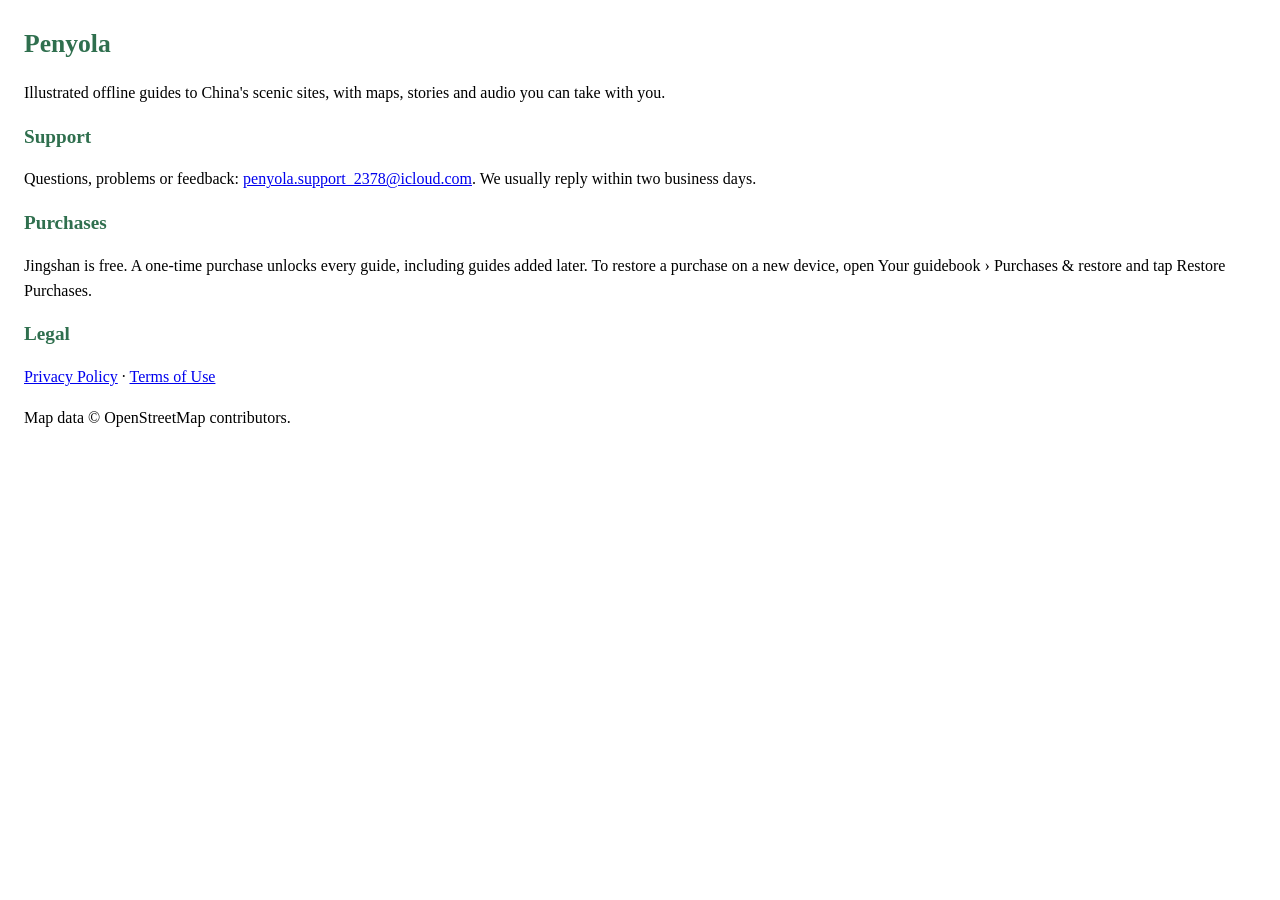
==== index.html @ a3dc1470 "Penyola support site: support, privacy policy and terms" ====
<!doctype html>
<html lang="en">
<head>
  <meta charset="utf-8">
  <meta name="viewport" content="width=device-width, initial-scale=1">
  <style>
    :root { color-scheme: light dark; font: -apple-system-body; }
    body { margin: 24px; line-height: 1.55; }
    h1, h2 { color: #2f6f4e; }
    /* The in-app viewer wraps the body in a sized font tag; keep the system text size. */
    font { font-size: 1rem; font-family: inherit; }
    h1 { font-size: 1.6rem; }
    h2 { font-size: 1.2rem; }
  </style>
</head>
<body>
  <h1>Penyola</h1>
  <p>Illustrated offline guides to China's scenic sites, with maps, stories and audio you can take with you.</p>
  <h2>Support</h2>
  <p>Questions, problems or feedback: <a href="mailto:penyola.support_2378@icloud.com">penyola.support_2378@icloud.com</a>. We usually reply within two business days.</p>
  <h2>Purchases</h2>
  <p>Jingshan is free. A one-time purchase unlocks every guide, including guides added later. To restore a purchase on a new device, open Your guidebook &rsaquo; Purchases &amp; restore and tap Restore Purchases.</p>
  <h2>Legal</h2>
  <p><a href="privacy.html">Privacy Policy</a> &middot; <a href="terms.html">Terms of Use</a></p>
  <p>Map data &copy; OpenStreetMap contributors.</p>
</body>
</html>
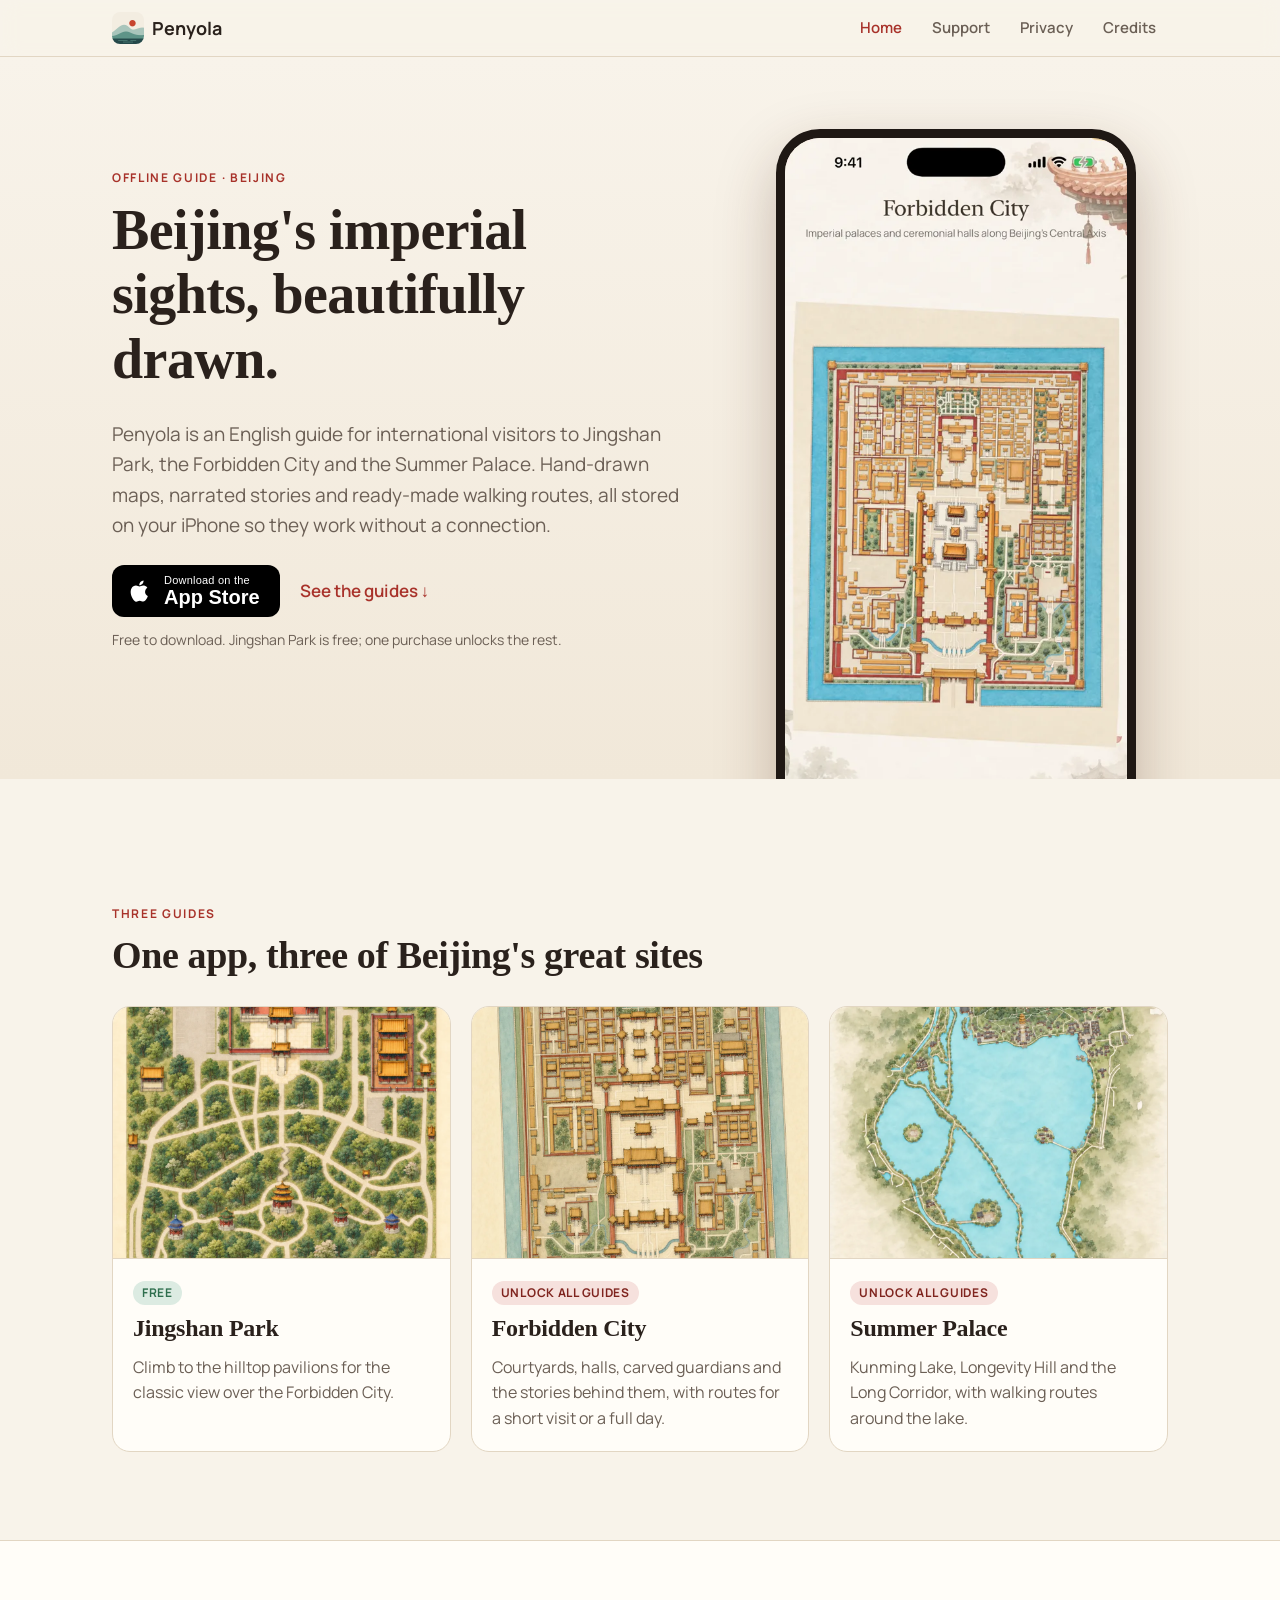
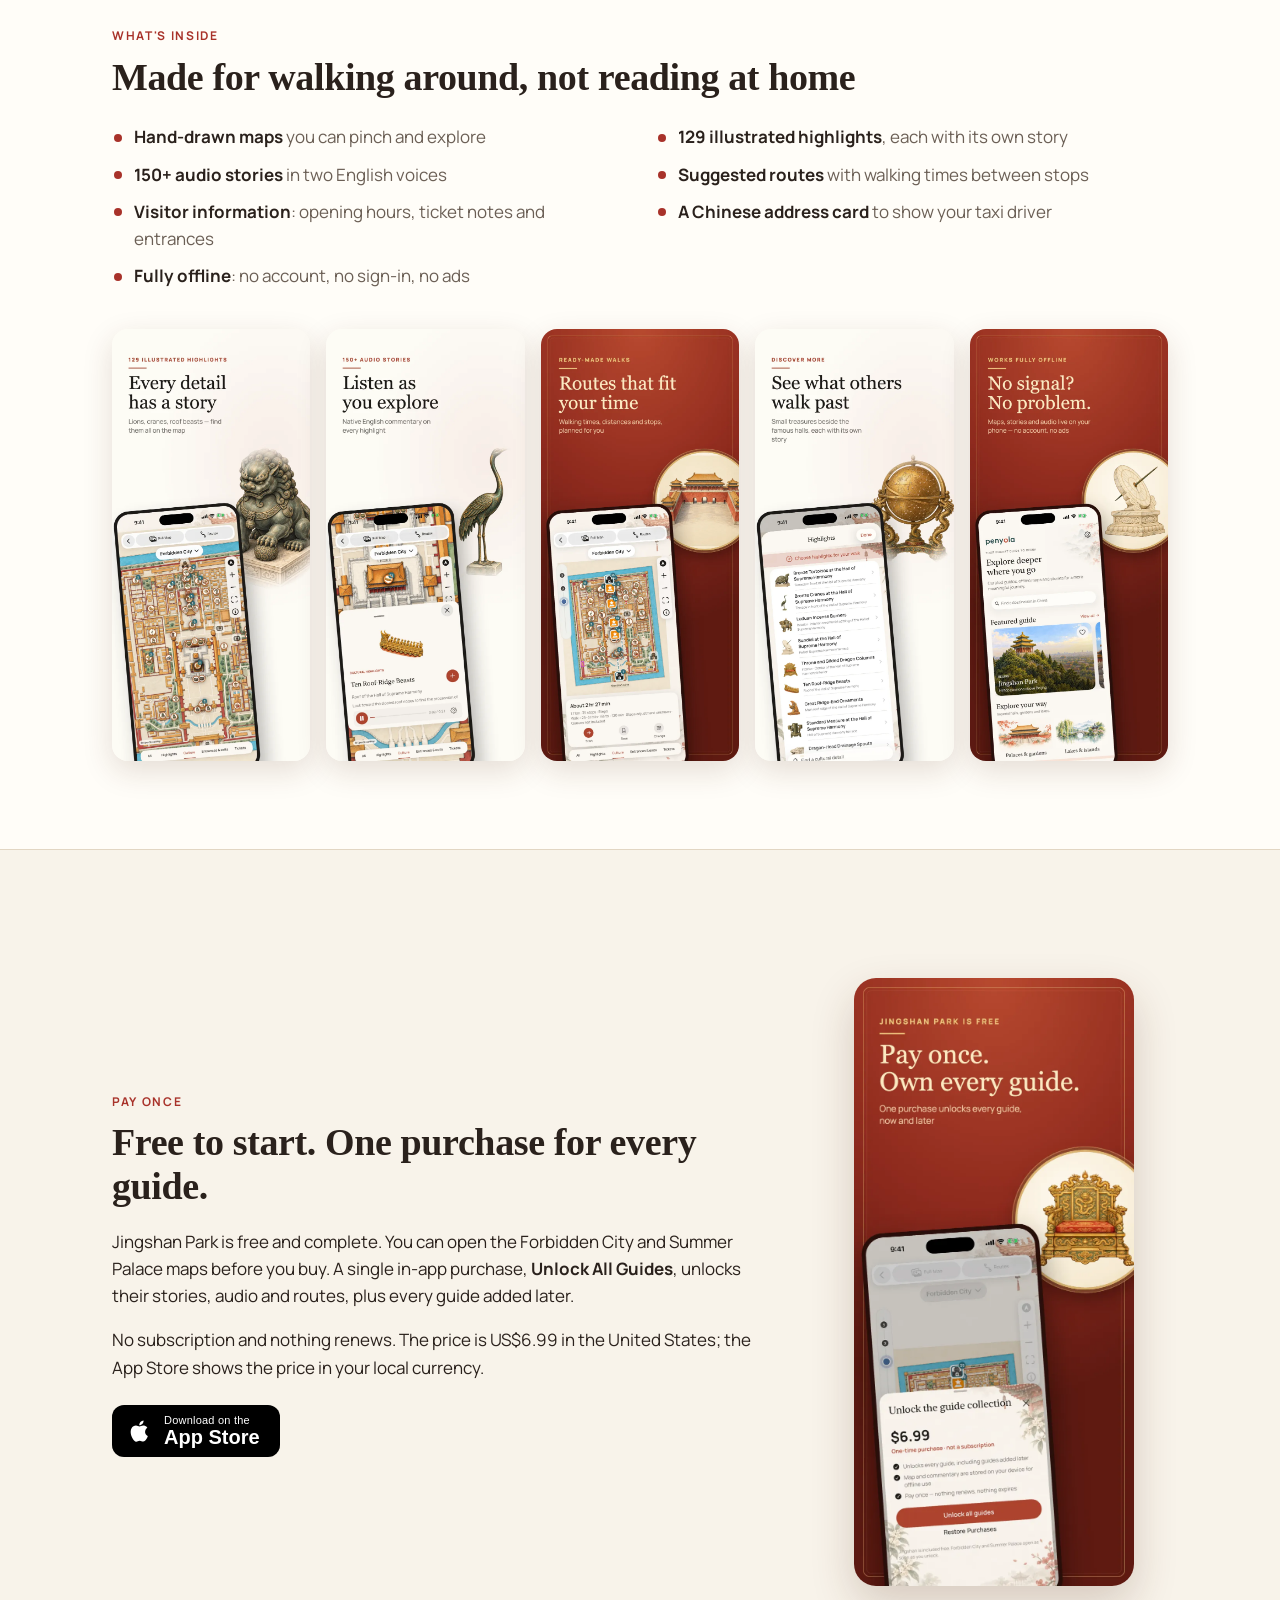
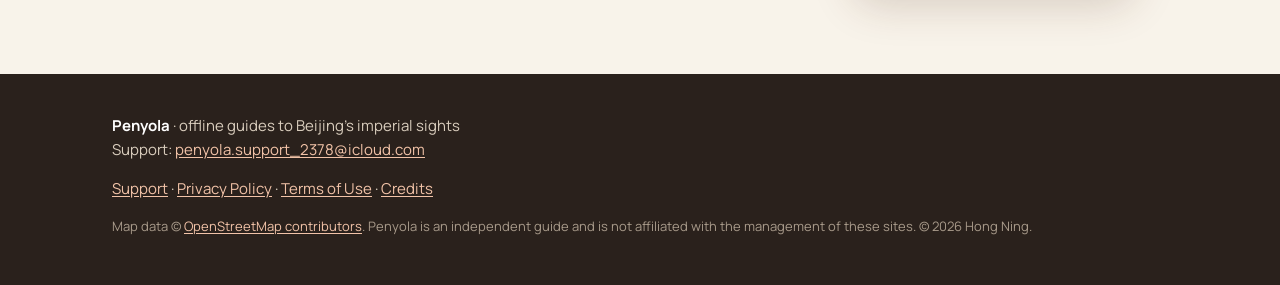
==== commit 1ad2382a: "Full Penyola website: home, support FAQ, privacy, terms and credits Same URLs as before, so the App " ====
--- a/index.html
+++ b/index.html
@@ -1,27 +1,121 @@
 <!doctype html>
 <html lang="en">
 <head>
-  <meta charset="utf-8">
-  <meta name="viewport" content="width=device-width, initial-scale=1">
-  <style>
-    :root { color-scheme: light dark; font: -apple-system-body; }
-    body { margin: 24px; line-height: 1.55; }
-    h1, h2 { color: #2f6f4e; }
-    /* The in-app viewer wraps the body in a sized font tag; keep the system text size. */
-    font { font-size: 1rem; font-family: inherit; }
-    h1 { font-size: 1.6rem; }
-    h2 { font-size: 1.2rem; }
-  </style>
+<meta charset="utf-8">
+<meta name="viewport" content="width=device-width, initial-scale=1">
+<title>Penyola – Offline guide to Beijing's imperial sights</title>
+<meta name="description" content="Hand-drawn maps, audio stories and walking routes for Jingshan Park, the Forbidden City and the Summer Palace. Works offline. Jingshan Park is free.">
+<link rel="canonical" href="https://ericning2023.github.io/penyola/">
+<meta property="og:type" content="website">
+<meta property="og:title" content="Penyola – Offline guide to Beijing's imperial sights">
+<meta property="og:description" content="Hand-drawn maps, audio stories and walking routes for Jingshan Park, the Forbidden City and the Summer Palace. Works offline. Jingshan Park is free.">
+<meta property="og:url" content="https://ericning2023.github.io/penyola/">
+<meta property="og:image" content="https://ericning2023.github.io/penyola/assets/img/og.jpg">
+<meta name="twitter:card" content="summary_large_image">
+<meta name="theme-color" content="#f8f3ea">
+<link rel="icon" type="image/png" href="favicon.png">
+<link rel="apple-touch-icon" href="apple-touch-icon.png">
+<link rel="stylesheet" href="assets/site.css">
 </head>
-<body>
-  <h1>Penyola</h1>
-  <p>Illustrated offline guides to China's scenic sites, with maps, stories and audio you can take with you.</p>
-  <h2>Support</h2>
-  <p>Questions, problems or feedback: <a href="mailto:penyola.support_2378@icloud.com">penyola.support_2378@icloud.com</a>. We usually reply within two business days.</p>
-  <h2>Purchases</h2>
-  <p>Jingshan is free. A one-time purchase unlocks every guide, including guides added later. To restore a purchase on a new device, open Your guidebook &rsaquo; Purchases &amp; restore and tap Restore Purchases.</p>
-  <h2>Legal</h2>
-  <p><a href="privacy.html">Privacy Policy</a> &middot; <a href="terms.html">Terms of Use</a></p>
-  <p>Map data &copy; OpenStreetMap contributors.</p>
+<body class="home">
+<header class="top">
+  <div class="wrap top-inner">
+    <a class="brand" href="index.html"><img src="assets/img/icon-256.png" alt="" width="32" height="32">Penyola</a>
+    <nav aria-label="Main"><a href="index.html" aria-current="page">Home</a><a href="support.html">Support</a><a href="privacy.html">Privacy</a><a href="credits.html">Credits</a></nav>
+  </div>
+</header>
+<main>
+
+<section class="hero">
+  <div class="wrap hero-inner">
+    <div class="hero-text">
+      <p class="eyebrow">Offline guide · Beijing</p>
+      <h1>Beijing's imperial sights, beautifully drawn.</h1>
+      <p class="lede">Penyola is an English guide for international visitors to Jingshan Park, the Forbidden City and the Summer Palace. Hand-drawn maps, narrated stories and ready-made walking routes, all stored on your iPhone so they work without a connection.</p>
+      <div class="cta"><a class="store" href="https://apps.apple.com/app/id6821783513"><svg viewBox="0 0 24 24" aria-hidden="true"><path d="M16.37 12.6c-.02-2.3 1.88-3.4 1.96-3.46-1.07-1.56-2.73-1.77-3.32-1.8-1.41-.14-2.76.83-3.48.83-.72 0-1.82-.81-3-.79-1.54.02-2.96.9-3.76 2.27-1.6 2.78-.41 6.9 1.15 9.16.76 1.1 1.67 2.34 2.86 2.3 1.15-.05 1.58-.74 2.97-.74 1.38 0 1.77.74 2.98.72 1.23-.02 2.01-1.12 2.76-2.23.87-1.28 1.23-2.52 1.25-2.58-.03-.01-2.4-.92-2.42-3.66zM14.1 5.84c.63-.77 1.06-1.83.94-2.89-.91.04-2.01.61-2.66 1.37-.58.67-1.1 1.76-.96 2.8 1.01.08 2.05-.52 2.68-1.28z"/></svg><span><small>Download on the</small>App Store</span></a><a class="text-link" href="#guides">See the guides ↓</a></div>
+      <p class="note">Free to download. Jingshan Park is free; one purchase unlocks the rest.</p>
+    </div>
+    <div class="hero-phone"><img src="assets/img/hero.webp" alt="Penyola showing the hand-drawn Forbidden City map" width="530" height="1118"></div>
+  </div>
+</section>
+
+<section class="band" id="guides">
+  <div class="wrap">
+    <p class="eyebrow">Three guides</p>
+    <h2>One app, three of Beijing's great sites</h2>
+    <div class="guides">
+    <article class="guide">
+      <img src="assets/img/map-jingshan.webp" alt="Hand-drawn map of Jingshan Park" loading="lazy" width="1000" height="1202">
+      <div class="guide-text">
+        <p class="tag free">Free</p>
+        <h3>Jingshan Park</h3>
+        <p>Climb to the hilltop pavilions for the classic view over the Forbidden City.</p>
+      </div>
+    </article>
+    <article class="guide">
+      <img src="assets/img/map-forbiddencity.webp" alt="Hand-drawn map of Forbidden City" loading="lazy" width="1000" height="1250">
+      <div class="guide-text">
+        <p class="tag">Unlock All Guides</p>
+        <h3>Forbidden City</h3>
+        <p>Courtyards, halls, carved guardians and the stories behind them, with routes for a short visit or a full day.</p>
+      </div>
+    </article>
+    <article class="guide">
+      <img src="assets/img/map-summerpalace.webp" alt="Hand-drawn map of Summer Palace" loading="lazy" width="1000" height="1168">
+      <div class="guide-text">
+        <p class="tag">Unlock All Guides</p>
+        <h3>Summer Palace</h3>
+        <p>Kunming Lake, Longevity Hill and the Long Corridor, with walking routes around the lake.</p>
+      </div>
+    </article>
+    </div>
+  </div>
+</section>
+
+<section class="band alt">
+  <div class="wrap">
+    <p class="eyebrow">What's inside</p>
+    <h2>Made for walking around, not reading at home</h2>
+    <ul class="features">
+      <li><strong>Hand-drawn maps</strong> you can pinch and explore</li>
+      <li><strong>129 illustrated highlights</strong>, each with its own story</li>
+      <li><strong>150+ audio stories</strong> in two English voices</li>
+      <li><strong>Suggested routes</strong> with walking times between stops</li>
+      <li><strong>Visitor information</strong>: opening hours, ticket notes and entrances</li>
+      <li><strong>A Chinese address card</strong> to show your taxi driver</li>
+      <li><strong>Fully offline</strong>: no account, no sign-in, no ads</li>
+    </ul>
+    <div class="shots" tabindex="0" aria-label="App screenshots">
+      <figure><img src="assets/img/shot-02.webp" alt="Every detail has a story. Lions, cranes and roof beasts, each with its own page on the map." loading="lazy" width="720" height="1564"></figure>
+      <figure><img src="assets/img/shot-03.webp" alt="Listen as you explore. Narrated audio stories in English for every highlight." loading="lazy" width="720" height="1564"></figure>
+      <figure><img src="assets/img/shot-04.webp" alt="Routes that fit your time. Walking times, distances and stops, planned for you." loading="lazy" width="720" height="1564"></figure>
+      <figure><img src="assets/img/shot-05.webp" alt="See what others walk past. Small treasures beside the famous halls." loading="lazy" width="720" height="1564"></figure>
+      <figure><img src="assets/img/shot-06.webp" alt="No signal? No problem.. Maps, stories and audio live on your phone." loading="lazy" width="720" height="1564"></figure>
+    </div>
+  </div>
+</section>
+
+<section class="band">
+  <div class="wrap price">
+    <div>
+      <p class="eyebrow">Pay once</p>
+      <h2>Free to start. One purchase for every guide.</h2>
+      <p>Jingshan Park is free and complete. You can open the Forbidden City and Summer Palace maps before you buy. A single in-app purchase, <strong>Unlock All Guides</strong>, unlocks their stories, audio and routes, plus every guide added later.</p>
+      <p>No subscription and nothing renews. The price is US$6.99 in the United States; the App Store shows the price in your local currency.</p>
+      <div class="cta"><a class="store" href="https://apps.apple.com/app/id6821783513"><svg viewBox="0 0 24 24" aria-hidden="true"><path d="M16.37 12.6c-.02-2.3 1.88-3.4 1.96-3.46-1.07-1.56-2.73-1.77-3.32-1.8-1.41-.14-2.76.83-3.48.83-.72 0-1.82-.81-3-.79-1.54.02-2.96.9-3.76 2.27-1.6 2.78-.41 6.9 1.15 9.16.76 1.1 1.67 2.34 2.86 2.3 1.15-.05 1.58-.74 2.97-.74 1.38 0 1.77.74 2.98.72 1.23-.02 2.01-1.12 2.76-2.23.87-1.28 1.23-2.52 1.25-2.58-.03-.01-2.4-.92-2.42-3.66zM14.1 5.84c.63-.77 1.06-1.83.94-2.89-.91.04-2.01.61-2.66 1.37-.58.67-1.1 1.76-.96 2.8 1.01.08 2.05-.52 2.68-1.28z"/></svg><span><small>Download on the</small>App Store</span></a></div>
+    </div>
+    <img class="price-shot" src="assets/img/shot-07.webp" alt="The Unlock All Guides purchase screen" loading="lazy" width="720" height="1564">
+  </div>
+</section>
+
+</main>
+<footer class="foot">
+  <div class="wrap foot-inner">
+    <p><strong>Penyola</strong> · offline guides to Beijing's imperial sights<br>
+    Support: <a href="mailto:penyola.support_2378@icloud.com">penyola.support_2378@icloud.com</a></p>
+    <p><a href="support.html">Support</a> · <a href="privacy.html">Privacy Policy</a> · <a href="terms.html">Terms of Use</a> · <a href="credits.html">Credits</a></p>
+    <p class="fine">Map data © <a href="https://www.openstreetmap.org/copyright">OpenStreetMap contributors</a>. Penyola is an independent guide and is not affiliated with the management of these sites. © 2026 Hong Ning.</p>
+  </div>
+</footer>
 </body>
 </html>
--- a/assets/site.css
+++ b/assets/site.css
@@ -0,0 +1,127 @@
+@font-face { font-family: Manrope; font-weight: 400; font-display: swap; src: url(fonts/Manrope-Regular.woff) format("woff"); }
+@font-face { font-family: Manrope; font-weight: 600; font-display: swap; src: url(fonts/Manrope-SemiBold.woff) format("woff"); }
+@font-face { font-family: Manrope; font-weight: 700; font-display: swap; src: url(fonts/Manrope-Bold.woff) format("woff"); }
+
+:root {
+  --paper: #f8f3ea;
+  --paper-2: #f1e8d9;
+  --card: #fffdf8;
+  --ink: #2a211c;
+  --muted: #6b5f55;
+  --red: #a8322a;
+  --red-deep: #7f241e;
+  --green: #2f6f4e;
+  --line: #e2d6c3;
+  --serif: "Iowan Old Style", "Palatino Linotype", Palatino, Georgia, serif;
+  --sans: Manrope, -apple-system, BlinkMacSystemFont, "Segoe UI", sans-serif;
+  color-scheme: light;
+}
+
+* { box-sizing: border-box; }
+html { -webkit-text-size-adjust: 100%; scroll-behavior: smooth; }
+body { margin: 0; background: var(--paper); color: var(--ink); font: 400 17px/1.6 var(--sans); }
+img { max-width: 100%; height: auto; display: block; }
+a { color: var(--red); text-underline-offset: 2px; }
+a:hover { color: var(--red-deep); }
+.wrap { width: 100%; max-width: 1120px; margin: 0 auto; padding: 0 16px; }
+@media (min-width: 720px) { .wrap { padding: 0 32px; } }
+
+/* Header */
+.top { position: sticky; top: 0; z-index: 10; background: rgba(248, 243, 234, .92); backdrop-filter: saturate(1.4) blur(10px); -webkit-backdrop-filter: saturate(1.4) blur(10px); border-bottom: 1px solid var(--line); }
+.top-inner { display: flex; align-items: center; justify-content: space-between; gap: 12px; min-height: 56px; }
+.brand { display: flex; align-items: center; gap: 8px; font: 700 18px/1 var(--sans); color: var(--ink); text-decoration: none; }
+.brand img { width: 32px; height: 32px; border-radius: 8px; }
+.top nav { display: flex; gap: 2px; }
+.top nav a { padding: 8px 8px; border-radius: 8px; font-size: 14px; font-weight: 600; color: var(--muted); text-decoration: none; }
+.top nav a:hover { color: var(--ink); background: var(--paper-2); }
+.top nav a[aria-current="page"] { color: var(--red); }
+@media (min-width: 720px) { .top nav { gap: 6px; } .top nav a { padding: 8px 12px; font-size: 15px; } }
+@media (max-width: 459px) { .brand { font-size: 0; gap: 0; } .top nav a { padding: 8px 7px; } }
+
+/* Type */
+h1, h2, h3 { font-family: var(--serif); font-weight: 600; line-height: 1.15; letter-spacing: -.01em; margin: 0 0 .5em; }
+h1 { font-size: clamp(34px, 7vw, 56px); }
+h2 { font-size: clamp(26px, 4.5vw, 38px); }
+h3 { font-size: 24px; }
+p { margin: 0 0 1em; }
+.eyebrow { font: 700 12px/1.2 var(--sans); letter-spacing: .14em; text-transform: uppercase; color: var(--red); margin: 0 0 12px; }
+.lede { font-size: 19px; color: var(--muted); }
+.note { font-size: 14px; color: var(--muted); }
+
+/* Buttons */
+.cta { display: flex; flex-wrap: wrap; align-items: center; gap: 12px 20px; margin: 24px 0 12px; }
+.store { display: inline-flex; align-items: center; gap: 10px; padding: 9px 20px 9px 14px; border-radius: 12px; background: #000; color: #fff; text-decoration: none; }
+.store:hover { color: #fff; background: #222; }
+.store svg { width: 28px; height: 28px; fill: currentColor; }
+.store span { display: flex; flex-direction: column; font: 600 20px/1.1 -apple-system, BlinkMacSystemFont, "Segoe UI", sans-serif; }
+.store small { font-size: 11px; font-weight: 400; letter-spacing: .02em; }
+.text-link { font-weight: 600; text-decoration: none; }
+
+/* Hero */
+.hero { background: linear-gradient(180deg, var(--paper) 0%, var(--paper-2) 100%); padding: 40px 0 0; overflow: hidden; }
+.hero-inner { display: grid; gap: 32px; }
+.hero-phone { justify-self: center; width: min(74vw, 300px); margin-bottom: -96px; }
+.hero-phone img { border: 9px solid #1f1814; border-bottom: 0; border-radius: 44px 44px 0 0; box-shadow: 0 24px 60px rgba(80, 40, 20, .28); }
+@media (min-width: 880px) {
+  .hero { padding: 72px 0 0; }
+  .hero-inner { grid-template-columns: 1.15fr .85fr; align-items: center; gap: 56px; }
+  .hero-text { padding-bottom: 72px; }
+  .hero-phone { width: 360px; margin-bottom: -80px; }
+}
+
+/* Bands */
+.band { padding: 96px 0 64px; }
+.band.alt { background: var(--card); border-top: 1px solid var(--line); border-bottom: 1px solid var(--line); padding-top: 64px; }
+@media (min-width: 880px) { .band { padding: 128px 0 88px; } .band.alt { padding-top: 88px; } }
+
+/* Guides */
+.guides { display: grid; gap: 20px; margin-top: 28px; }
+@media (min-width: 720px) { .guides { grid-template-columns: repeat(3, 1fr); } }
+.guide { background: var(--card); border: 1px solid var(--line); border-radius: 18px; overflow: hidden; display: flex; flex-direction: column; }
+.guide img { aspect-ratio: 4 / 3; object-fit: cover; width: 100%; border-bottom: 1px solid var(--line); }
+.guide-text { padding: 18px 20px 20px; }
+.guide-text p:last-child { margin: 0; color: var(--muted); font-size: 16px; }
+.tag { display: inline-block; font: 700 12px/1 var(--sans); letter-spacing: .06em; text-transform: uppercase; padding: 6px 9px; border-radius: 999px; background: #f6e1dd; color: var(--red-deep); margin-bottom: 10px; }
+.tag.free { background: #dcebe2; color: var(--green); }
+
+/* Features + screenshots */
+.features { list-style: none; padding: 0; margin: 24px 0 36px; display: grid; gap: 10px 32px; }
+@media (min-width: 720px) { .features { grid-template-columns: 1fr 1fr; } }
+.features li { padding-left: 22px; position: relative; color: var(--muted); }
+.features li::before { content: ""; position: absolute; left: 2px; top: .62em; width: 8px; height: 8px; border-radius: 50%; background: var(--red); }
+.features strong { color: var(--ink); }
+.shots { display: grid; grid-auto-flow: column; grid-auto-columns: min(62vw, 240px); gap: 16px; overflow-x: auto; scroll-snap-type: x mandatory; padding: 4px 16px 16px; margin: 0 -16px; overscroll-behavior-x: contain; }
+@media (min-width: 720px) { .shots { margin: 0 -32px; padding: 4px 32px 16px; } }
+@media (min-width: 1184px) { .shots { grid-auto-flow: row; grid-template-columns: repeat(5, 1fr); margin: 0; padding: 4px 0 0; overflow: visible; } }
+.shots figure { margin: 0; scroll-snap-align: start; }
+.shots img { border-radius: 16px; box-shadow: 0 10px 30px rgba(80, 40, 20, .15); }
+.shots figcaption { font-size: 14px; color: var(--muted); margin-top: 12px; line-height: 1.45; }
+.shots figcaption strong { display: block; color: var(--ink); font-size: 15px; }
+
+/* Price */
+.price { display: grid; gap: 32px; align-items: center; }
+.price-shot { width: min(70vw, 280px); justify-self: center; border-radius: 22px; box-shadow: 0 18px 44px rgba(80, 40, 20, .2); }
+@media (min-width: 880px) { .price { grid-template-columns: 1.3fr .7fr; gap: 64px; } }
+
+/* Documents: support, privacy, terms, credits */
+.doc { max-width: 760px; padding-top: 40px; padding-bottom: 64px; overflow-wrap: anywhere; }
+.doc h1 { font-size: clamp(32px, 6vw, 44px); }
+.doc h2 { font-size: 24px; margin-top: 1.6em; }
+.doc ul { padding-left: 1.2em; }
+.doc li { margin-bottom: .5em; }
+.doc hr { border: 0; border-top: 1px solid var(--line); margin: 48px 0; }
+.doc pre { font-size: 13px; background: var(--card); border: 1px solid var(--line); border-radius: 10px; padding: 14px; overflow-x: auto; }
+.doc details { background: var(--card); border: 1px solid var(--line); border-radius: 14px; margin: 0 0 12px; }
+.doc details > summary { cursor: pointer; padding: 16px 44px 16px 18px; font-weight: 600; list-style: none; position: relative; }
+.doc details > summary::-webkit-details-marker { display: none; }
+.doc details > summary::after { content: "+"; position: absolute; right: 18px; top: 50%; transform: translateY(-50%); font-size: 22px; color: var(--red); }
+.doc details[open] > summary::after { content: "–"; }
+.doc details > p { padding: 0 18px 4px; color: var(--muted); }
+.doc details > pre { margin: 0 14px 14px; }
+.legal details > summary { padding-right: 44px; }
+
+/* Footer */
+.foot { background: #2a211c; color: #d9cdbd; padding: 40px 0 48px; font-size: 15px; }
+.foot a { color: #f2c3a8; }
+.foot strong { color: #fff; }
+.foot .fine { font-size: 13px; color: #a89a8a; margin: 0; }
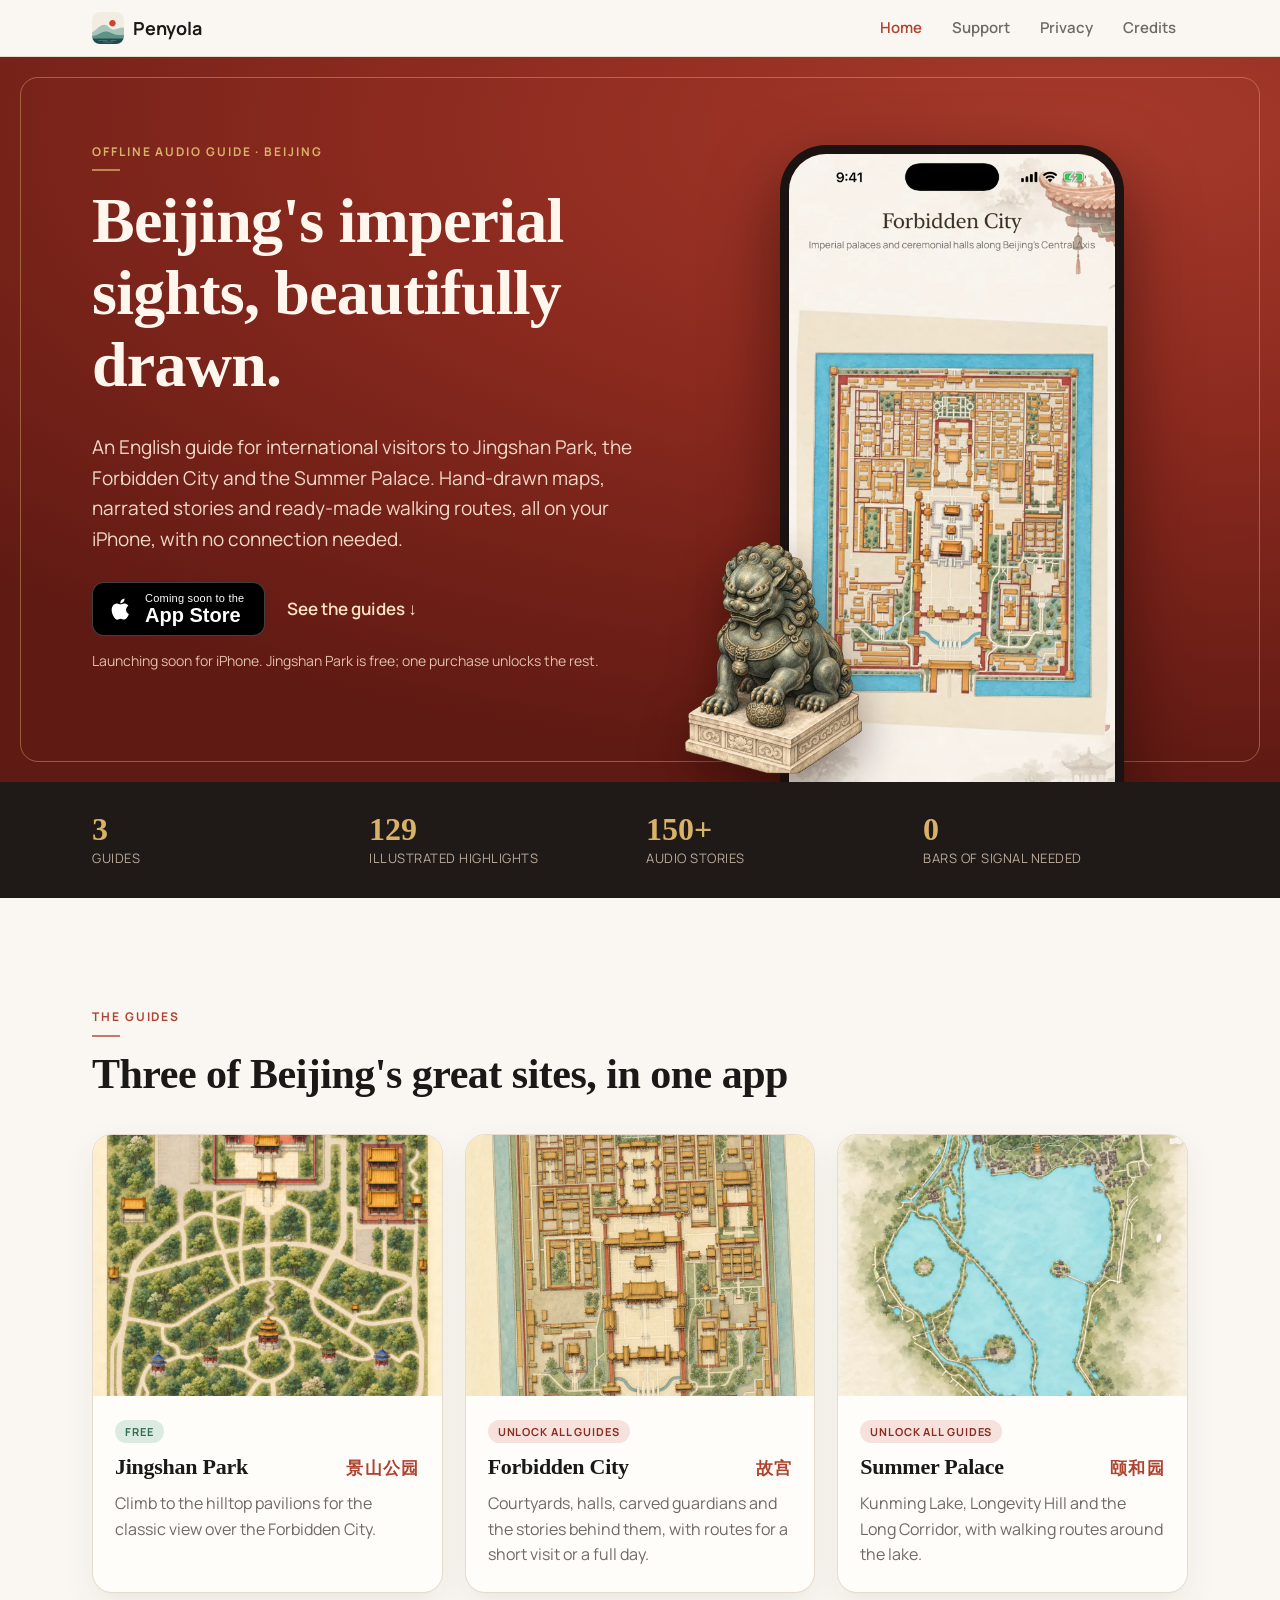
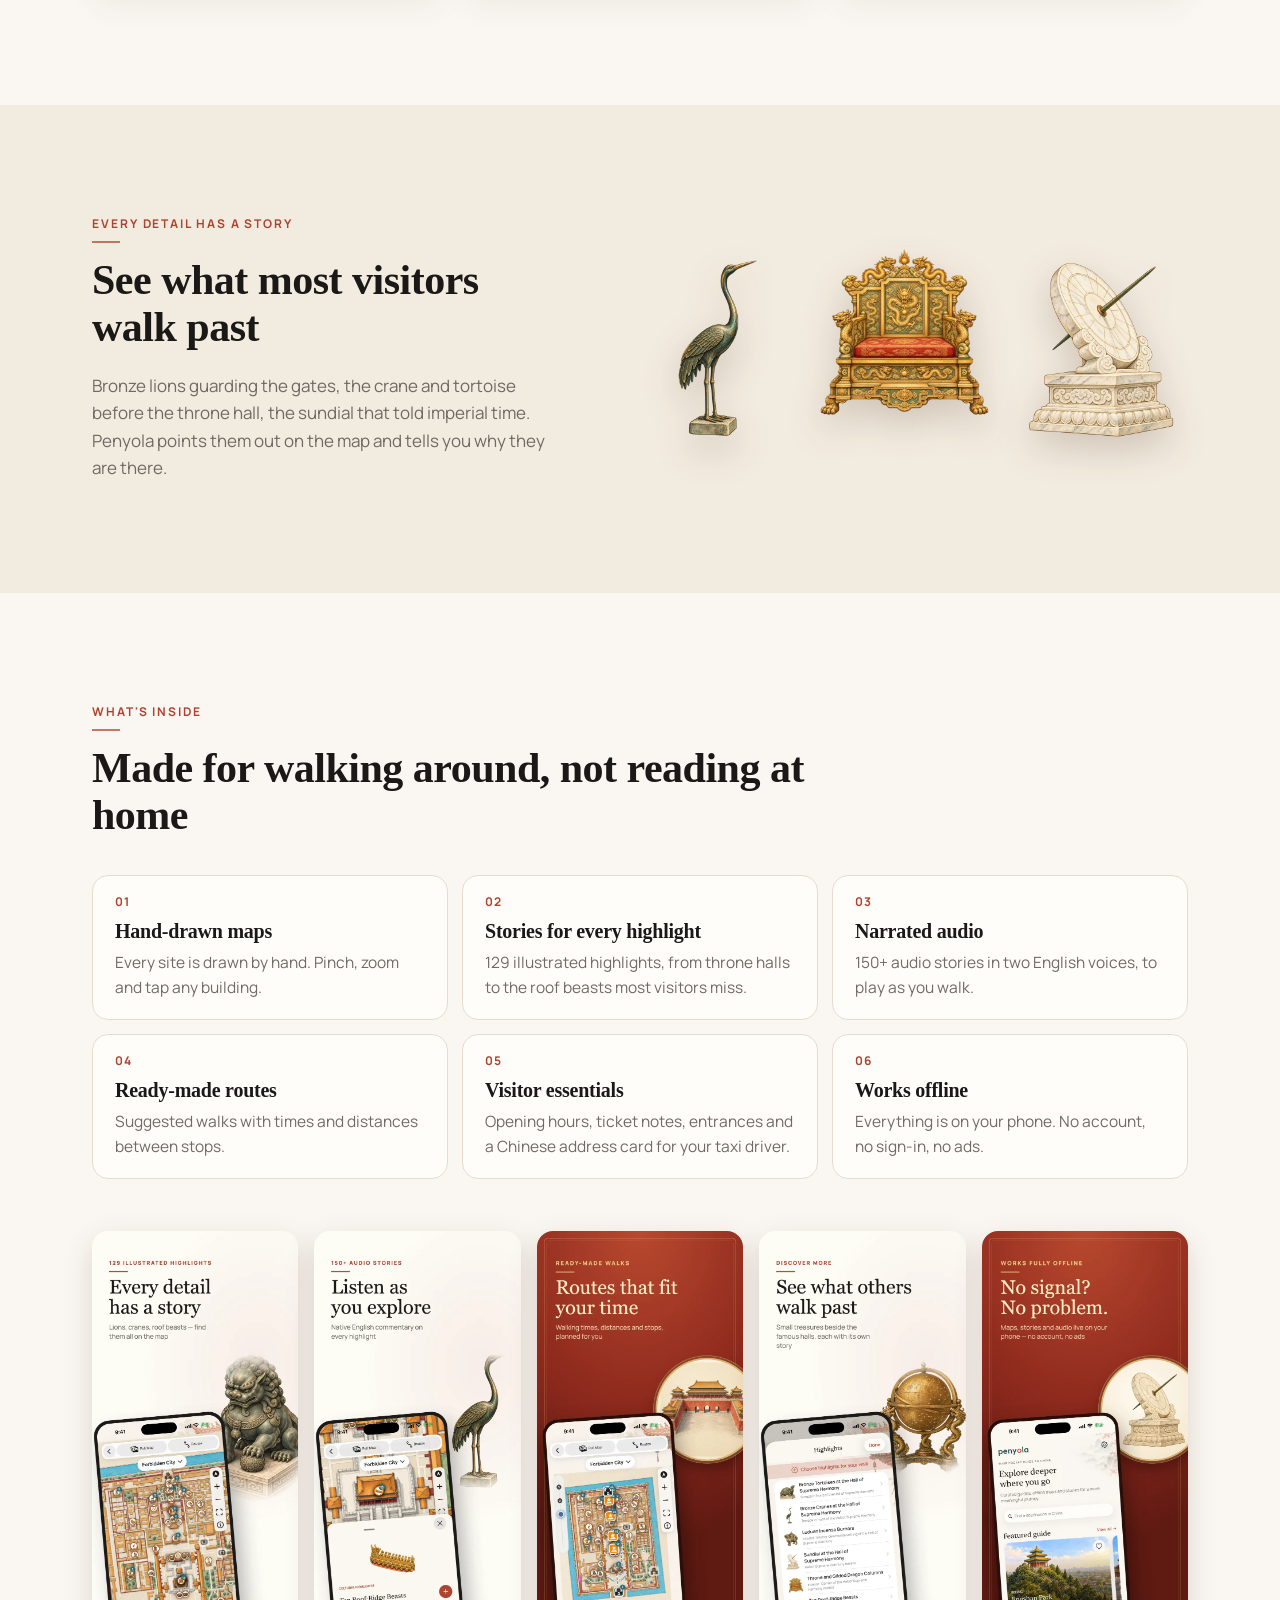
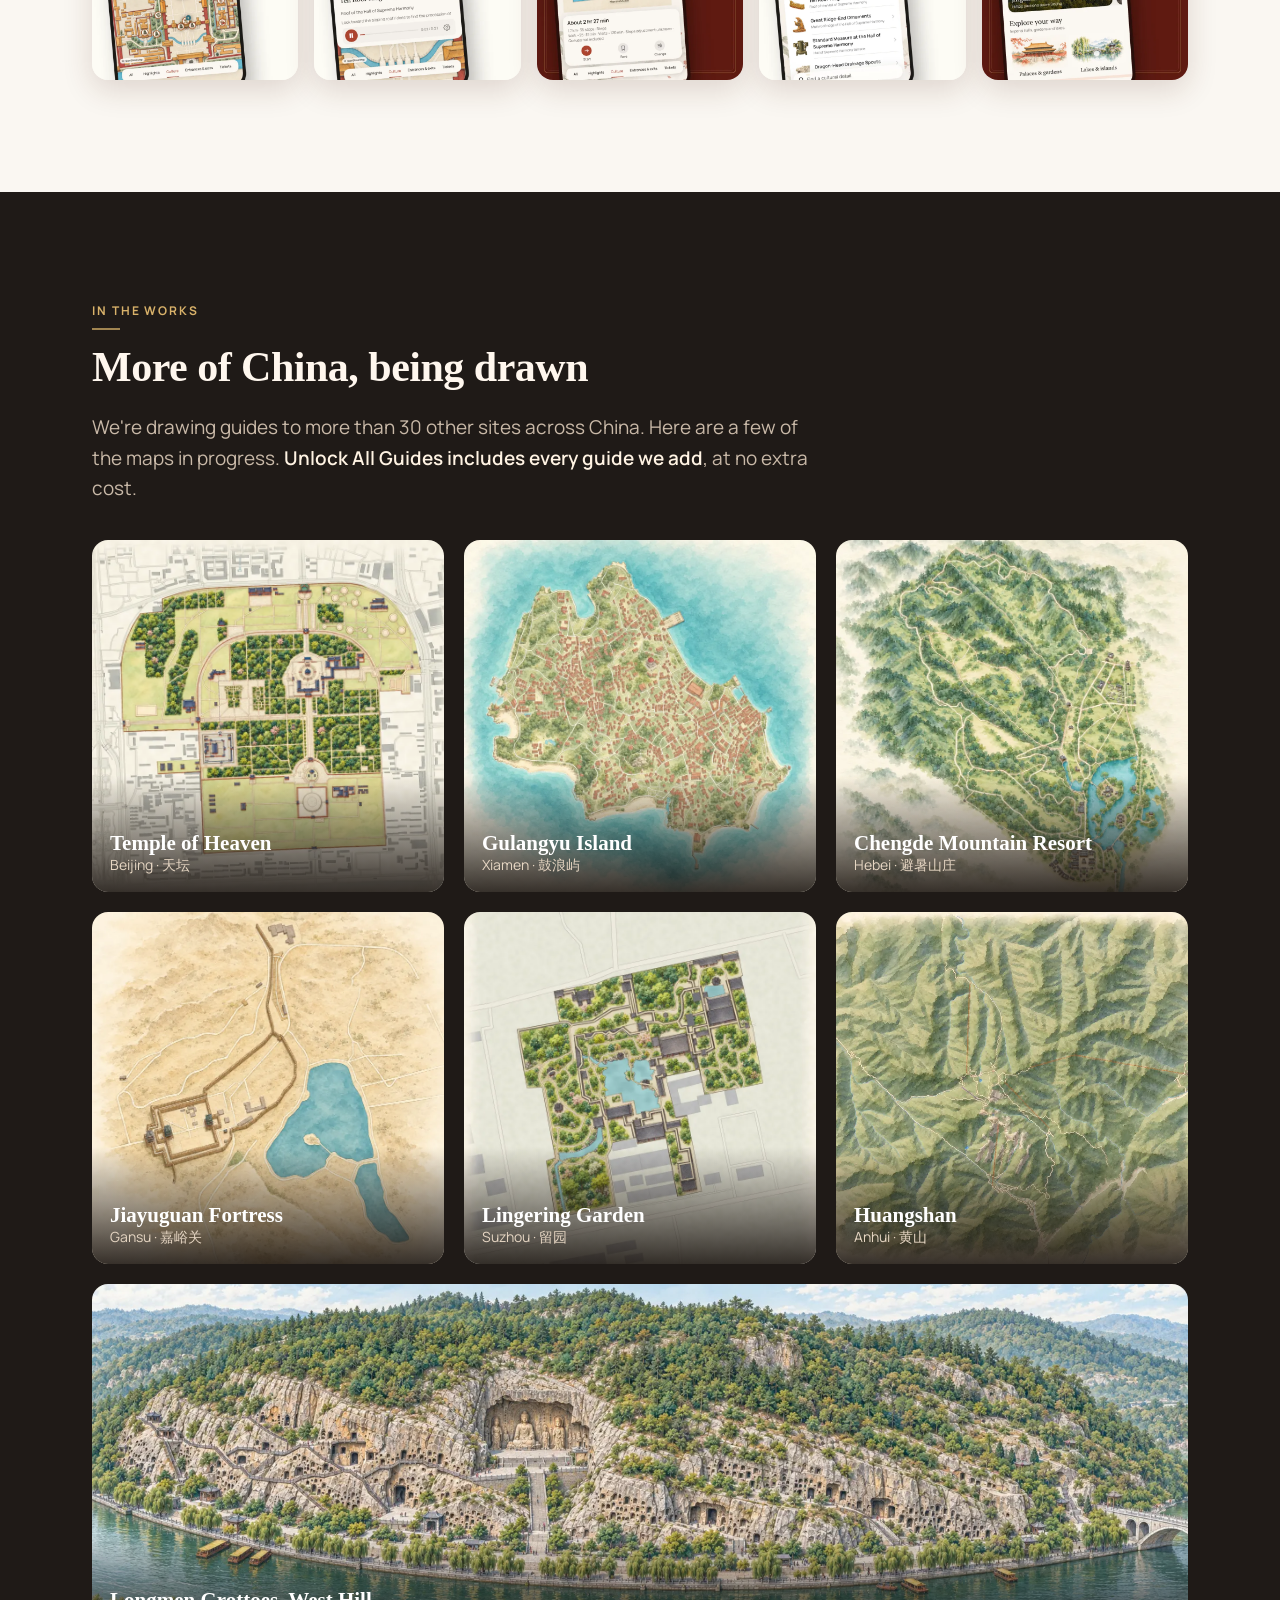
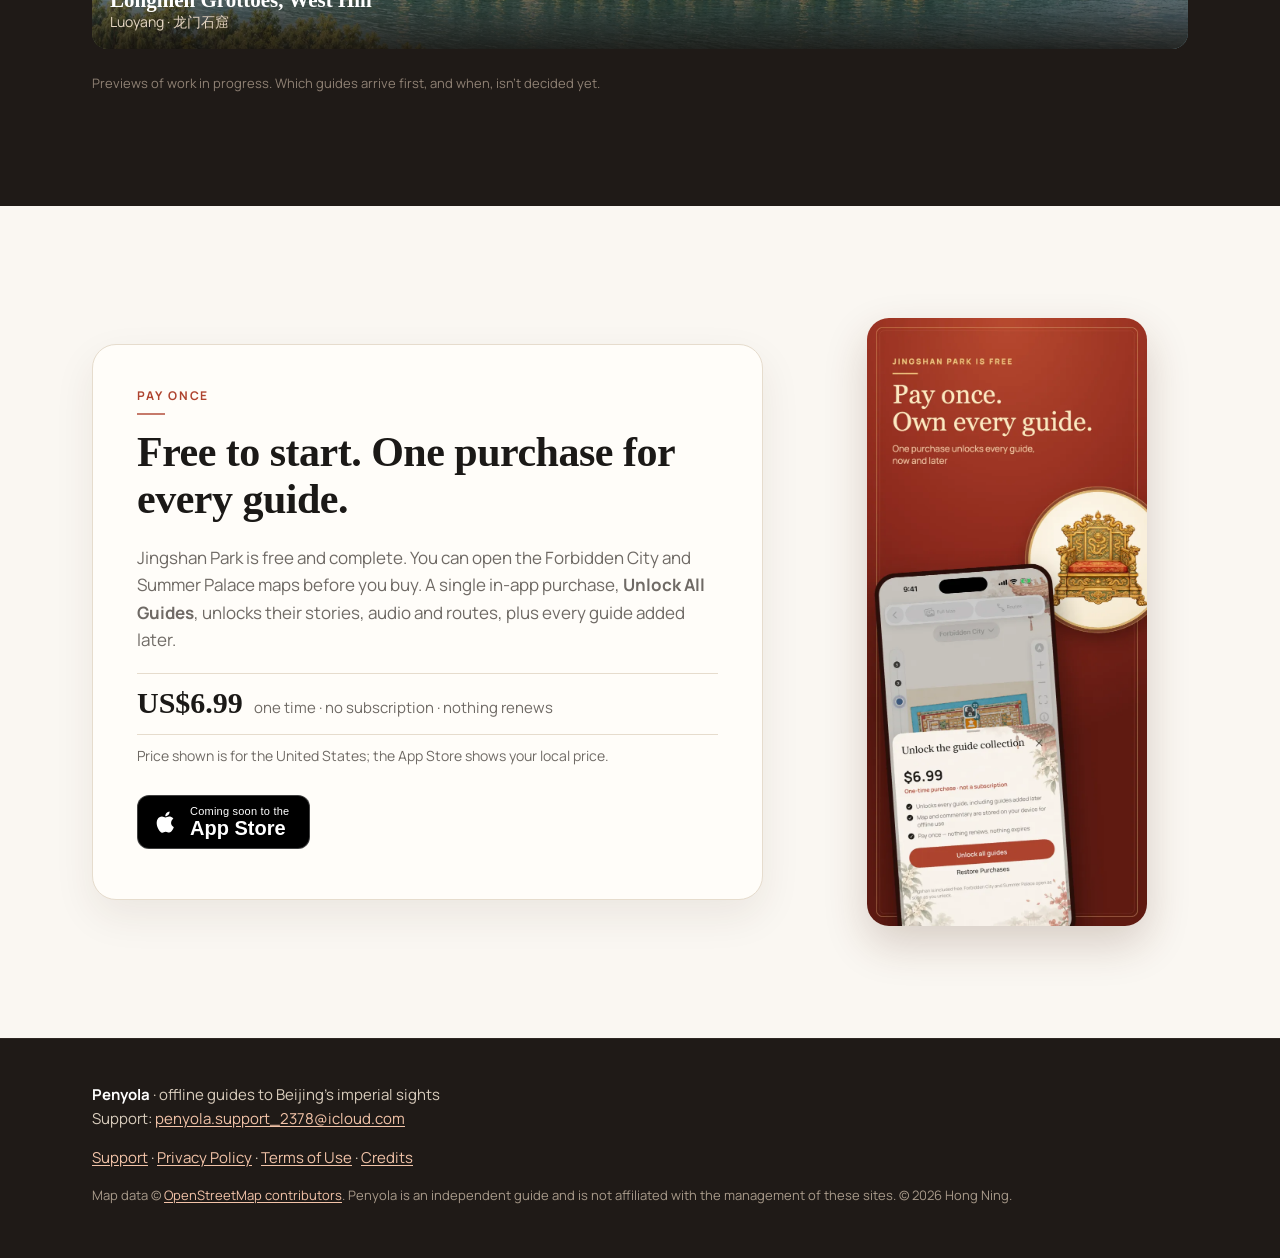
==== commit dd2c6307: "Redesign home page; add maps in development; pre-release App Store badge Co-Authored-By: Claude Opus" ====
--- a/index.html
+++ b/index.html
@@ -29,61 +29,91 @@
 <section class="hero">
   <div class="wrap hero-inner">
     <div class="hero-text">
-      <p class="eyebrow">Offline guide · Beijing</p>
+      <p class="eyebrow">Offline audio guide · Beijing</p>
       <h1>Beijing's imperial sights, beautifully drawn.</h1>
-      <p class="lede">Penyola is an English guide for international visitors to Jingshan Park, the Forbidden City and the Summer Palace. Hand-drawn maps, narrated stories and ready-made walking routes, all stored on your iPhone so they work without a connection.</p>
-      <div class="cta"><a class="store" href="https://apps.apple.com/app/id6821783513"><svg viewBox="0 0 24 24" aria-hidden="true"><path d="M16.37 12.6c-.02-2.3 1.88-3.4 1.96-3.46-1.07-1.56-2.73-1.77-3.32-1.8-1.41-.14-2.76.83-3.48.83-.72 0-1.82-.81-3-.79-1.54.02-2.96.9-3.76 2.27-1.6 2.78-.41 6.9 1.15 9.16.76 1.1 1.67 2.34 2.86 2.3 1.15-.05 1.58-.74 2.97-.74 1.38 0 1.77.74 2.98.72 1.23-.02 2.01-1.12 2.76-2.23.87-1.28 1.23-2.52 1.25-2.58-.03-.01-2.4-.92-2.42-3.66zM14.1 5.84c.63-.77 1.06-1.83.94-2.89-.91.04-2.01.61-2.66 1.37-.58.67-1.1 1.76-.96 2.8 1.01.08 2.05-.52 2.68-1.28z"/></svg><span><small>Download on the</small>App Store</span></a><a class="text-link" href="#guides">See the guides ↓</a></div>
-      <p class="note">Free to download. Jingshan Park is free; one purchase unlocks the rest.</p>
+      <p class="lede">An English guide for international visitors to Jingshan Park, the Forbidden City and the Summer Palace. Hand-drawn maps, narrated stories and ready-made walking routes, all on your iPhone, with no connection needed.</p>
+      <div class="cta"><span class="store soon"><svg viewBox="0 0 24 24" aria-hidden="true"><path d="M16.37 12.6c-.02-2.3 1.88-3.4 1.96-3.46-1.07-1.56-2.73-1.77-3.32-1.8-1.41-.14-2.76.83-3.48.83-.72 0-1.82-.81-3-.79-1.54.02-2.96.9-3.76 2.27-1.6 2.78-.41 6.9 1.15 9.16.76 1.1 1.67 2.34 2.86 2.3 1.15-.05 1.58-.74 2.97-.74 1.38 0 1.77.74 2.98.72 1.23-.02 2.01-1.12 2.76-2.23.87-1.28 1.23-2.52 1.25-2.58-.03-.01-2.4-.92-2.42-3.66zM14.1 5.84c.63-.77 1.06-1.83.94-2.89-.91.04-2.01.61-2.66 1.37-.58.67-1.1 1.76-.96 2.8 1.01.08 2.05-.52 2.68-1.28z"/></svg><span><small>Coming soon to the</small>App Store</span></span><a class="text-link" href="#guides">See the guides ↓</a></div>
+      <p class="note">Launching soon for iPhone. Jingshan Park is free; one purchase unlocks the rest.</p>
     </div>
-    <div class="hero-phone"><img src="assets/img/hero.webp" alt="Penyola showing the hand-drawn Forbidden City map" width="530" height="1118"></div>
+    <div class="hero-art">
+      <img class="hero-lion" src="assets/img/art-lion.webp" alt="" width="600" height="727">
+      <div class="hero-phone"><img src="assets/img/hero.webp" alt="Penyola showing the hand-drawn Forbidden City map" width="530" height="1118"></div>
+    </div>
+  </div>
+</section>
+
+<section class="stats" aria-label="At a glance">
+  <div class="wrap stats-inner">
+    <p><strong>3</strong>guides</p>
+    <p><strong>129</strong>illustrated highlights</p>
+    <p><strong>150+</strong>audio stories</p>
+    <p><strong>0</strong>bars of signal needed</p>
   </div>
 </section>
 
 <section class="band" id="guides">
   <div class="wrap">
-    <p class="eyebrow">Three guides</p>
-    <h2>One app, three of Beijing's great sites</h2>
+    <div class="head">
+      <p class="eyebrow">The guides</p>
+      <h2>Three of Beijing's great sites, in one app</h2>
+    </div>
     <div class="guides">
-    <article class="guide">
-      <img src="assets/img/map-jingshan.webp" alt="Hand-drawn map of Jingshan Park" loading="lazy" width="1000" height="1202">
-      <div class="guide-text">
-        <p class="tag free">Free</p>
-        <h3>Jingshan Park</h3>
-        <p>Climb to the hilltop pavilions for the classic view over the Forbidden City.</p>
-      </div>
-    </article>
-    <article class="guide">
-      <img src="assets/img/map-forbiddencity.webp" alt="Hand-drawn map of Forbidden City" loading="lazy" width="1000" height="1250">
-      <div class="guide-text">
-        <p class="tag">Unlock All Guides</p>
-        <h3>Forbidden City</h3>
-        <p>Courtyards, halls, carved guardians and the stories behind them, with routes for a short visit or a full day.</p>
-      </div>
-    </article>
-    <article class="guide">
-      <img src="assets/img/map-summerpalace.webp" alt="Hand-drawn map of Summer Palace" loading="lazy" width="1000" height="1168">
-      <div class="guide-text">
-        <p class="tag">Unlock All Guides</p>
-        <h3>Summer Palace</h3>
-        <p>Kunming Lake, Longevity Hill and the Long Corridor, with walking routes around the lake.</p>
-      </div>
-    </article>
+      <article class="guide">
+        <div class="guide-map"><img src="assets/img/map-jingshan.webp" alt="Hand-drawn map of Jingshan Park" loading="lazy" width="1000" height="1202"></div>
+        <div class="guide-text">
+          <p class="tag free">Free</p>
+          <h3>Jingshan Park <span class="zh" lang="zh-Hans">景山公园</span></h3>
+          <p>Climb to the hilltop pavilions for the classic view over the Forbidden City.</p>
+        </div>
+      </article>
+      <article class="guide">
+        <div class="guide-map"><img src="assets/img/map-forbiddencity.webp" alt="Hand-drawn map of Forbidden City" loading="lazy" width="1000" height="1250"></div>
+        <div class="guide-text">
+          <p class="tag">Unlock All Guides</p>
+          <h3>Forbidden City <span class="zh" lang="zh-Hans">故宫</span></h3>
+          <p>Courtyards, halls, carved guardians and the stories behind them, with routes for a short visit or a full day.</p>
+        </div>
+      </article>
+      <article class="guide">
+        <div class="guide-map"><img src="assets/img/map-summerpalace.webp" alt="Hand-drawn map of Summer Palace" loading="lazy" width="1000" height="1168"></div>
+        <div class="guide-text">
+          <p class="tag">Unlock All Guides</p>
+          <h3>Summer Palace <span class="zh" lang="zh-Hans">颐和园</span></h3>
+          <p>Kunming Lake, Longevity Hill and the Long Corridor, with walking routes around the lake.</p>
+        </div>
+      </article>
     </div>
   </div>
 </section>
 
-<section class="band alt">
+<section class="band paper">
+  <div class="wrap story">
+    <div class="story-text">
+      <p class="eyebrow">Every detail has a story</p>
+      <h2>See what most visitors walk past</h2>
+      <p>Bronze lions guarding the gates, the crane and tortoise before the throne hall, the sundial that told imperial time. Penyola points them out on the map and tells you why they are there.</p>
+    </div>
+    <div class="relics" aria-hidden="true">
+      <img src="assets/img/art-crane.webp" alt="" loading="lazy" width="600" height="600">
+      <img src="assets/img/art-throne.webp" alt="" loading="lazy" width="600" height="600">
+      <img src="assets/img/art-sundial.webp" alt="" loading="lazy" width="600" height="600">
+    </div>
+  </div>
+</section>
+
+<section class="band">
   <div class="wrap">
-    <p class="eyebrow">What's inside</p>
-    <h2>Made for walking around, not reading at home</h2>
+    <div class="head">
+      <p class="eyebrow">What's inside</p>
+      <h2>Made for walking around, not reading at home</h2>
+    </div>
     <ul class="features">
-      <li><strong>Hand-drawn maps</strong> you can pinch and explore</li>
-      <li><strong>129 illustrated highlights</strong>, each with its own story</li>
-      <li><strong>150+ audio stories</strong> in two English voices</li>
-      <li><strong>Suggested routes</strong> with walking times between stops</li>
-      <li><strong>Visitor information</strong>: opening hours, ticket notes and entrances</li>
-      <li><strong>A Chinese address card</strong> to show your taxi driver</li>
-      <li><strong>Fully offline</strong>: no account, no sign-in, no ads</li>
+      <li><h3>Hand-drawn maps</h3><p>Every site is drawn by hand. Pinch, zoom and tap any building.</p></li>
+      <li><h3>Stories for every highlight</h3><p>129 illustrated highlights, from throne halls to the roof beasts most visitors miss.</p></li>
+      <li><h3>Narrated audio</h3><p>150+ audio stories in two English voices, to play as you walk.</p></li>
+      <li><h3>Ready-made routes</h3><p>Suggested walks with times and distances between stops.</p></li>
+      <li><h3>Visitor essentials</h3><p>Opening hours, ticket notes, entrances and a Chinese address card for your taxi driver.</p></li>
+      <li><h3>Works offline</h3><p>Everything is on your phone. No account, no sign-in, no ads.</p></li>
     </ul>
     <div class="shots" tabindex="0" aria-label="App screenshots">
       <figure><img src="assets/img/shot-02.webp" alt="Every detail has a story. Lions, cranes and roof beasts, each with its own page on the map." loading="lazy" width="720" height="1564"></figure>
@@ -95,14 +125,56 @@
   </div>
 </section>
 
+<section class="band dark" id="coming">
+  <div class="wrap">
+    <div class="head">
+      <p class="eyebrow">In the works</p>
+      <h2>More of China, being drawn</h2>
+      <p class="lede">We're drawing guides to more than 30 other sites across China. Here are a few of the maps in progress. <strong>Unlock All Guides includes every guide we add</strong>, at no extra cost.</p>
+    </div>
+    <div class="nexts">
+      <figure class="next">
+        <img src="assets/img/next-temple-of-heaven.webp" alt="Hand-drawn map of Temple of Heaven, in development" loading="lazy" width="800" height="751">
+        <figcaption><strong>Temple of Heaven</strong><span>Beijing · <span lang="zh-Hans">天坛</span></span></figcaption>
+      </figure>
+      <figure class="next">
+        <img src="assets/img/next-gulangyu.webp" alt="Hand-drawn map of Gulangyu Island, in development" loading="lazy" width="800" height="800">
+        <figcaption><strong>Gulangyu Island</strong><span>Xiamen · <span lang="zh-Hans">鼓浪屿</span></span></figcaption>
+      </figure>
+      <figure class="next">
+        <img src="assets/img/next-chengde.webp" alt="Hand-drawn map of Chengde Mountain Resort, in development" loading="lazy" width="800" height="862">
+        <figcaption><strong>Chengde Mountain Resort</strong><span>Hebei · <span lang="zh-Hans">避暑山庄</span></span></figcaption>
+      </figure>
+      <figure class="next">
+        <img src="assets/img/next-jiayuguan.webp" alt="Hand-drawn map of Jiayuguan Fortress, in development" loading="lazy" width="800" height="934">
+        <figcaption><strong>Jiayuguan Fortress</strong><span>Gansu · <span lang="zh-Hans">嘉峪关</span></span></figcaption>
+      </figure>
+      <figure class="next">
+        <img src="assets/img/next-lingering-garden.webp" alt="Hand-drawn map of Lingering Garden, in development" loading="lazy" width="800" height="876">
+        <figcaption><strong>Lingering Garden</strong><span>Suzhou · <span lang="zh-Hans">留园</span></span></figcaption>
+      </figure>
+      <figure class="next">
+        <img src="assets/img/next-huangshan.webp" alt="Hand-drawn map of Huangshan, in development" loading="lazy" width="800" height="677">
+        <figcaption><strong>Huangshan</strong><span>Anhui · <span lang="zh-Hans">黄山</span></span></figcaption>
+      </figure>
+      <figure class="next wide">
+        <img src="assets/img/next-longmen.webp" alt="Panoramic drawing of the Longmen Grottoes, in development" loading="lazy" width="1600" height="533">
+        <figcaption><strong>Longmen Grottoes, West Hill</strong><span>Luoyang · <span lang="zh-Hans">龙门石窟</span></span></figcaption>
+      </figure>
+    </div>
+    <p class="fine">Previews of work in progress. Which guides arrive first, and when, isn't decided yet.</p>
+  </div>
+</section>
+
 <section class="band">
   <div class="wrap price">
-    <div>
+    <div class="price-card">
       <p class="eyebrow">Pay once</p>
       <h2>Free to start. One purchase for every guide.</h2>
       <p>Jingshan Park is free and complete. You can open the Forbidden City and Summer Palace maps before you buy. A single in-app purchase, <strong>Unlock All Guides</strong>, unlocks their stories, audio and routes, plus every guide added later.</p>
-      <p>No subscription and nothing renews. The price is US$6.99 in the United States; the App Store shows the price in your local currency.</p>
-      <div class="cta"><a class="store" href="https://apps.apple.com/app/id6821783513"><svg viewBox="0 0 24 24" aria-hidden="true"><path d="M16.37 12.6c-.02-2.3 1.88-3.4 1.96-3.46-1.07-1.56-2.73-1.77-3.32-1.8-1.41-.14-2.76.83-3.48.83-.72 0-1.82-.81-3-.79-1.54.02-2.96.9-3.76 2.27-1.6 2.78-.41 6.9 1.15 9.16.76 1.1 1.67 2.34 2.86 2.3 1.15-.05 1.58-.74 2.97-.74 1.38 0 1.77.74 2.98.72 1.23-.02 2.01-1.12 2.76-2.23.87-1.28 1.23-2.52 1.25-2.58-.03-.01-2.4-.92-2.42-3.66zM14.1 5.84c.63-.77 1.06-1.83.94-2.89-.91.04-2.01.61-2.66 1.37-.58.67-1.1 1.76-.96 2.8 1.01.08 2.05-.52 2.68-1.28z"/></svg><span><small>Download on the</small>App Store</span></a></div>
+      <p class="price-line"><strong>US$6.99</strong> one time · no subscription · nothing renews</p>
+      <p class="note">Price shown is for the United States; the App Store shows your local price.</p>
+      <div class="cta"><span class="store soon"><svg viewBox="0 0 24 24" aria-hidden="true"><path d="M16.37 12.6c-.02-2.3 1.88-3.4 1.96-3.46-1.07-1.56-2.73-1.77-3.32-1.8-1.41-.14-2.76.83-3.48.83-.72 0-1.82-.81-3-.79-1.54.02-2.96.9-3.76 2.27-1.6 2.78-.41 6.9 1.15 9.16.76 1.1 1.67 2.34 2.86 2.3 1.15-.05 1.58-.74 2.97-.74 1.38 0 1.77.74 2.98.72 1.23-.02 2.01-1.12 2.76-2.23.87-1.28 1.23-2.52 1.25-2.58-.03-.01-2.4-.92-2.42-3.66zM14.1 5.84c.63-.77 1.06-1.83.94-2.89-.91.04-2.01.61-2.66 1.37-.58.67-1.1 1.76-.96 2.8 1.01.08 2.05-.52 2.68-1.28z"/></svg><span><small>Coming soon to the</small>App Store</span></span></div>
     </div>
     <img class="price-shot" src="assets/img/shot-07.webp" alt="The Unlock All Guides purchase screen" loading="lazy" width="720" height="1564">
   </div>
--- a/assets/site.css
+++ b/assets/site.css
@@ -3,16 +3,20 @@
 @font-face { font-family: Manrope; font-weight: 700; font-display: swap; src: url(fonts/Manrope-Bold.woff) format("woff"); }
 
 :root {
-  --paper: #f8f3ea;
-  --paper-2: #f1e8d9;
-  --card: #fffdf8;
-  --ink: #2a211c;
-  --muted: #6b5f55;
-  --red: #a8322a;
-  --red-deep: #7f241e;
+  --paper: #faf7f2;
+  --paper-2: #f2ebdf;
+  --card: #fffdf9;
+  --ink: #1b1917;
+  --muted: #6f6a65;
+  --red: #ae432f;
+  --red-deep: #8a2c20;
+  --imperial: #8c2a1f;
+  --imperial-2: #5f1a13;
+  --gold: #d9b26a;
   --green: #2f6f4e;
-  --line: #e2d6c3;
-  --serif: "Iowan Old Style", "Palatino Linotype", Palatino, Georgia, serif;
+  --line: #e6dccd;
+  --night: #1f1a17;
+  --serif: ui-serif, "New York", "Iowan Old Style", "Palatino Linotype", Palatino, Georgia, serif;
   --sans: Manrope, -apple-system, BlinkMacSystemFont, "Segoe UI", sans-serif;
   color-scheme: light;
 }
@@ -23,89 +27,153 @@
 img { max-width: 100%; height: auto; display: block; }
 a { color: var(--red); text-underline-offset: 2px; }
 a:hover { color: var(--red-deep); }
-.wrap { width: 100%; max-width: 1120px; margin: 0 auto; padding: 0 16px; }
+.wrap { width: 100%; max-width: 1160px; margin: 0 auto; padding: 0 16px; }
 @media (min-width: 720px) { .wrap { padding: 0 32px; } }
+[lang="zh-Hans"] { font-family: "Songti SC", "Noto Serif SC", "Source Han Serif SC", serif; }
 
 /* Header */
-.top { position: sticky; top: 0; z-index: 10; background: rgba(248, 243, 234, .92); backdrop-filter: saturate(1.4) blur(10px); -webkit-backdrop-filter: saturate(1.4) blur(10px); border-bottom: 1px solid var(--line); }
+.top { position: sticky; top: 0; z-index: 10; background: rgba(250, 247, 242, .9); backdrop-filter: saturate(1.4) blur(12px); -webkit-backdrop-filter: saturate(1.4) blur(12px); border-bottom: 1px solid var(--line); }
 .top-inner { display: flex; align-items: center; justify-content: space-between; gap: 12px; min-height: 56px; }
-.brand { display: flex; align-items: center; gap: 8px; font: 700 18px/1 var(--sans); color: var(--ink); text-decoration: none; }
+.brand { display: flex; align-items: center; gap: 9px; font: 700 18px/1 var(--sans); color: var(--ink); text-decoration: none; letter-spacing: -.01em; }
+.brand:hover { color: var(--ink); }
 .brand img { width: 32px; height: 32px; border-radius: 8px; }
 .top nav { display: flex; gap: 2px; }
-.top nav a { padding: 8px 8px; border-radius: 8px; font-size: 14px; font-weight: 600; color: var(--muted); text-decoration: none; }
+.top nav a { padding: 8px; border-radius: 8px; font-size: 14px; font-weight: 600; color: var(--muted); text-decoration: none; }
 .top nav a:hover { color: var(--ink); background: var(--paper-2); }
 .top nav a[aria-current="page"] { color: var(--red); }
 @media (min-width: 720px) { .top nav { gap: 6px; } .top nav a { padding: 8px 12px; font-size: 15px; } }
 @media (max-width: 459px) { .brand { font-size: 0; gap: 0; } .top nav a { padding: 8px 7px; } }
 
 /* Type */
-h1, h2, h3 { font-family: var(--serif); font-weight: 600; line-height: 1.15; letter-spacing: -.01em; margin: 0 0 .5em; }
-h1 { font-size: clamp(34px, 7vw, 56px); }
-h2 { font-size: clamp(26px, 4.5vw, 38px); }
-h3 { font-size: 24px; }
+h1, h2, h3 { font-family: var(--serif); font-weight: 600; line-height: 1.12; letter-spacing: -.012em; margin: 0 0 .5em; }
+h1 { font-size: clamp(38px, 7.4vw, 64px); }
+h2 { font-size: clamp(28px, 4.6vw, 42px); }
+h3 { font-size: 22px; }
 p { margin: 0 0 1em; }
-.eyebrow { font: 700 12px/1.2 var(--sans); letter-spacing: .14em; text-transform: uppercase; color: var(--red); margin: 0 0 12px; }
+.eyebrow { font: 700 12px/1.2 var(--sans); letter-spacing: .16em; text-transform: uppercase; color: var(--red); margin: 0 0 14px; }
+.eyebrow::after { content: ""; display: block; width: 28px; height: 2px; background: currentColor; margin-top: 10px; opacity: .7; }
 .lede { font-size: 19px; color: var(--muted); }
 .note { font-size: 14px; color: var(--muted); }
+.fine { font-size: 13px; color: var(--muted); margin: 0; }
+.head { max-width: 720px; margin-bottom: 36px; }
 
-/* Buttons */
-.cta { display: flex; flex-wrap: wrap; align-items: center; gap: 12px 20px; margin: 24px 0 12px; }
-.store { display: inline-flex; align-items: center; gap: 10px; padding: 9px 20px 9px 14px; border-radius: 12px; background: #000; color: #fff; text-decoration: none; }
-.store:hover { color: #fff; background: #222; }
-.store svg { width: 28px; height: 28px; fill: currentColor; }
-.store span { display: flex; flex-direction: column; font: 600 20px/1.1 -apple-system, BlinkMacSystemFont, "Segoe UI", sans-serif; }
+/* Store badge */
+.cta { display: flex; flex-wrap: wrap; align-items: center; gap: 14px 22px; margin: 28px 0 14px; }
+.store { display: inline-flex; align-items: center; gap: 10px; padding: 9px 20px 9px 14px; border-radius: 12px; background: #000; color: #fff; text-decoration: none; border: 1px solid rgba(255, 255, 255, .25); }
+a.store:hover { color: #fff; background: #222; }
+.store svg { width: 28px; height: 28px; fill: currentColor; flex: none; }
+.store > span { display: flex; flex-direction: column; font: 600 20px/1.1 -apple-system, BlinkMacSystemFont, "Segoe UI", sans-serif; }
 .store small { font-size: 11px; font-weight: 400; letter-spacing: .02em; }
+.store.soon { cursor: default; }
 .text-link { font-weight: 600; text-decoration: none; }
 
-/* Hero */
-.hero { background: linear-gradient(180deg, var(--paper) 0%, var(--paper-2) 100%); padding: 40px 0 0; overflow: hidden; }
-.hero-inner { display: grid; gap: 32px; }
-.hero-phone { justify-self: center; width: min(74vw, 300px); margin-bottom: -96px; }
-.hero-phone img { border: 9px solid #1f1814; border-bottom: 0; border-radius: 44px 44px 0 0; box-shadow: 0 24px 60px rgba(80, 40, 20, .28); }
+/* Hero: imperial red, matching the App Store screenshots */
+.hero { position: relative; overflow: hidden; color: #fbefe3; background: radial-gradient(120% 90% at 85% 10%, #a63a2b 0%, var(--imperial) 45%, var(--imperial-2) 100%); padding: 48px 0 0; }
+.hero::before { content: ""; position: absolute; inset: 14px; border: 1px solid rgba(217, 178, 106, .45); border-radius: 18px; pointer-events: none; }
+.hero .eyebrow { color: var(--gold); }
+.hero h1 { color: #fff7ee; }
+.hero .lede { color: #f1d9c8; }
+.hero .note { color: #e2bfa9; }
+.hero .text-link { color: #ffe3c4; }
+.hero .text-link:hover { color: #fff; }
+.hero-inner { position: relative; display: grid; gap: 28px; }
+.hero-text { position: relative; z-index: 1; }
+.hero-art { position: relative; justify-self: center; width: min(80vw, 340px); }
+.hero-phone { position: relative; width: 82%; margin: 0 auto -90px; }
+.hero-phone img { border: 9px solid #1a1311; border-bottom: 0; border-radius: 46px 46px 0 0; box-shadow: 0 30px 70px rgba(30, 6, 3, .55); }
+.hero-lion { position: absolute; z-index: 2; width: 46%; left: -16%; bottom: 8px; filter: drop-shadow(0 18px 24px rgba(30, 6, 3, .45)); }
 @media (min-width: 880px) {
-  .hero { padding: 72px 0 0; }
-  .hero-inner { grid-template-columns: 1.15fr .85fr; align-items: center; gap: 56px; }
-  .hero-text { padding-bottom: 72px; }
-  .hero-phone { width: 360px; margin-bottom: -80px; }
+  .hero { padding: 88px 0 0; }
+  .hero::before { inset: 20px; }
+  .hero-inner { grid-template-columns: 1.1fr .9fr; align-items: end; gap: 48px; }
+  .hero-text { padding-bottom: 96px; align-self: center; }
+  .hero-art { width: 420px; }
+  .hero-phone { margin-bottom: -60px; }
 }
 
+/* Stats strip */
+.stats { background: var(--night); color: #e9ddcf; }
+.stats-inner { display: grid; grid-template-columns: repeat(2, 1fr); gap: 18px 12px; padding-top: 24px; padding-bottom: 24px; }
+.stats p { margin: 0; font-size: 13px; letter-spacing: .04em; text-transform: uppercase; color: #b9a99a; }
+.stats strong { display: block; font: 600 32px/1.1 var(--serif); color: var(--gold); letter-spacing: 0; text-transform: none; }
+@media (min-width: 720px) { .stats-inner { grid-template-columns: repeat(4, 1fr); padding-top: 30px; padding-bottom: 30px; } }
+
 /* Bands */
-.band { padding: 96px 0 64px; }
-.band.alt { background: var(--card); border-top: 1px solid var(--line); border-bottom: 1px solid var(--line); padding-top: 64px; }
-@media (min-width: 880px) { .band { padding: 128px 0 88px; } .band.alt { padding-top: 88px; } }
+.band { padding: 72px 0; }
+.band.paper { background: var(--paper-2); }
+@media (min-width: 880px) { .band { padding: 112px 0; } }
 
 /* Guides */
-.guides { display: grid; gap: 20px; margin-top: 28px; }
-@media (min-width: 720px) { .guides { grid-template-columns: repeat(3, 1fr); } }
-.guide { background: var(--card); border: 1px solid var(--line); border-radius: 18px; overflow: hidden; display: flex; flex-direction: column; }
-.guide img { aspect-ratio: 4 / 3; object-fit: cover; width: 100%; border-bottom: 1px solid var(--line); }
-.guide-text { padding: 18px 20px 20px; }
+.guides { display: grid; gap: 22px; }
+@media (min-width: 760px) { .guides { grid-template-columns: repeat(3, 1fr); } }
+.guide { background: var(--card); border: 1px solid var(--line); border-radius: 20px; overflow: hidden; display: flex; flex-direction: column; box-shadow: 0 1px 0 rgba(0, 0, 0, .02), 0 12px 32px rgba(70, 40, 20, .07); transition: transform .25s ease, box-shadow .25s ease; }
+.guide:hover { transform: translateY(-3px); box-shadow: 0 18px 40px rgba(70, 40, 20, .13); }
+.guide-map { background: #efe6d4; overflow: hidden; }
+.guide-map img { aspect-ratio: 4 / 3; object-fit: cover; width: 100%; transition: transform .6s ease; }
+.guide:hover .guide-map img { transform: scale(1.04); }
+.guide-text { padding: 20px 22px 24px; }
+.guide-text h3 { display: flex; align-items: baseline; justify-content: space-between; gap: 10px; }
+.zh { font-size: 17px; color: var(--red); font-weight: 600; letter-spacing: .08em; }
 .guide-text p:last-child { margin: 0; color: var(--muted); font-size: 16px; }
-.tag { display: inline-block; font: 700 12px/1 var(--sans); letter-spacing: .06em; text-transform: uppercase; padding: 6px 9px; border-radius: 999px; background: #f6e1dd; color: var(--red-deep); margin-bottom: 10px; }
+.tag { display: inline-block; font: 700 11px/1 var(--sans); letter-spacing: .08em; text-transform: uppercase; padding: 6px 10px; border-radius: 999px; background: #f6e1dd; color: var(--red-deep); margin-bottom: 12px; }
 .tag.free { background: #dcebe2; color: var(--green); }
 
-/* Features + screenshots */
-.features { list-style: none; padding: 0; margin: 24px 0 36px; display: grid; gap: 10px 32px; }
-@media (min-width: 720px) { .features { grid-template-columns: 1fr 1fr; } }
-.features li { padding-left: 22px; position: relative; color: var(--muted); }
-.features li::before { content: ""; position: absolute; left: 2px; top: .62em; width: 8px; height: 8px; border-radius: 50%; background: var(--red); }
-.features strong { color: var(--ink); }
-.shots { display: grid; grid-auto-flow: column; grid-auto-columns: min(62vw, 240px); gap: 16px; overflow-x: auto; scroll-snap-type: x mandatory; padding: 4px 16px 16px; margin: 0 -16px; overscroll-behavior-x: contain; }
+/* Story + relic art */
+.story { display: grid; gap: 32px; align-items: center; }
+.story-text p:last-child { color: var(--muted); margin: 0; }
+.relics { display: grid; grid-template-columns: repeat(3, 1fr); gap: 12px; align-items: end; }
+.relics img { filter: drop-shadow(0 14px 18px rgba(70, 40, 20, .2)); }
+.relics img:nth-child(2) { transform: translateY(-14px); }
+@media (min-width: 880px) { .story { grid-template-columns: .9fr 1.1fr; gap: 64px; } }
+
+/* Features */
+.features { list-style: none; padding: 0; margin: 0 0 48px; display: grid; gap: 14px; counter-reset: f; }
+@media (min-width: 640px) { .features { grid-template-columns: 1fr 1fr; } }
+@media (min-width: 980px) { .features { grid-template-columns: repeat(3, 1fr); } }
+.features li { background: var(--card); border: 1px solid var(--line); border-radius: 16px; padding: 20px 22px; counter-increment: f; }
+.features li::before { content: "0" counter(f); display: block; font: 700 12px/1 var(--sans); letter-spacing: .12em; color: var(--red); margin-bottom: 12px; }
+.features h3 { font-size: 20px; margin-bottom: .35em; }
+.features p { margin: 0; color: var(--muted); font-size: 15.5px; }
+
+/* Screenshots */
+.shots { display: grid; grid-auto-flow: column; grid-auto-columns: min(62vw, 240px); gap: 16px; overflow-x: auto; scroll-snap-type: x mandatory; padding: 4px 16px 16px; margin: 0 -16px; overscroll-behavior-x: contain; scrollbar-width: thin; }
 @media (min-width: 720px) { .shots { margin: 0 -32px; padding: 4px 32px 16px; } }
-@media (min-width: 1184px) { .shots { grid-auto-flow: row; grid-template-columns: repeat(5, 1fr); margin: 0; padding: 4px 0 0; overflow: visible; } }
+@media (min-width: 1224px) { .shots { grid-auto-flow: row; grid-template-columns: repeat(5, 1fr); margin: 0; padding: 4px 0 0; overflow: visible; } }
 .shots figure { margin: 0; scroll-snap-align: start; }
-.shots img { border-radius: 16px; box-shadow: 0 10px 30px rgba(80, 40, 20, .15); }
-.shots figcaption { font-size: 14px; color: var(--muted); margin-top: 12px; line-height: 1.45; }
-.shots figcaption strong { display: block; color: var(--ink); font-size: 15px; }
+.shots img { border-radius: 16px; box-shadow: 0 10px 30px rgba(80, 40, 20, .16); }
+
+/* Coming next */
+.dark { background: var(--night); color: #efe5d8; }
+.dark h2 { color: #fff7ee; }
+.dark .eyebrow { color: var(--gold); }
+.dark .lede { color: #c9b9a8; }
+.dark .lede strong { color: #fff3e3; font-weight: 600; }
+.dark .fine { color: #8f8174; margin-top: 24px; }
+.nexts { display: grid; grid-template-columns: repeat(2, 1fr); gap: 14px; }
+@media (min-width: 880px) { .nexts { grid-template-columns: repeat(3, 1fr); gap: 20px; } }
+.next { margin: 0; position: relative; border-radius: 16px; overflow: hidden; background: #2b2420; }
+.next img { width: 100%; aspect-ratio: 1; object-fit: cover; transition: transform .6s ease; }
+.next:hover img { transform: scale(1.05); }
+.next.wide { grid-column: 1 / -1; }
+.next.wide img { aspect-ratio: 2 / 1; }
+@media (min-width: 720px) { .next.wide img { aspect-ratio: 3 / 1; } }
+.next figcaption { position: absolute; left: 0; right: 0; bottom: 0; padding: 40px 14px 12px; background: linear-gradient(transparent, rgba(20, 14, 10, .85)); color: #fff; font-size: 13px; line-height: 1.35; }
+.next figcaption strong { display: block; font: 600 15px/1.2 var(--serif); }
+.next figcaption span { color: #e6d6c3; }
+@media (min-width: 880px) { .next figcaption { padding: 56px 18px 16px; font-size: 14px; } .next figcaption strong { font-size: 21px; } }
 
 /* Price */
 .price { display: grid; gap: 32px; align-items: center; }
+.price-card { background: var(--card); border: 1px solid var(--line); border-radius: 24px; padding: 28px 22px; box-shadow: 0 16px 40px rgba(70, 40, 20, .08); }
+.price-card > p:not(.eyebrow):not(.note):not(.price-line) { color: var(--muted); }
+.price-line { font-size: 15px; color: var(--muted); border-top: 1px solid var(--line); border-bottom: 1px solid var(--line); padding: 14px 0; margin: 20px 0 10px; }
+.price-line strong { font: 600 30px/1 var(--serif); color: var(--ink); margin-right: 8px; }
 .price-shot { width: min(70vw, 280px); justify-self: center; border-radius: 22px; box-shadow: 0 18px 44px rgba(80, 40, 20, .2); }
-@media (min-width: 880px) { .price { grid-template-columns: 1.3fr .7fr; gap: 64px; } }
+@media (min-width: 880px) { .price { grid-template-columns: 1.3fr .7fr; gap: 64px; } .price-card { padding: 44px 44px 36px; } }
 
 /* Documents: support, privacy, terms, credits */
-.doc { max-width: 760px; padding-top: 40px; padding-bottom: 64px; overflow-wrap: anywhere; }
-.doc h1 { font-size: clamp(32px, 6vw, 44px); }
+.doc { max-width: 760px; padding-top: 44px; padding-bottom: 72px; overflow-wrap: anywhere; }
+.doc h1 { font-size: clamp(34px, 6vw, 48px); }
 .doc h2 { font-size: 24px; margin-top: 1.6em; }
 .doc ul { padding-left: 1.2em; }
 .doc li { margin-bottom: .5em; }
@@ -118,10 +186,11 @@
 .doc details[open] > summary::after { content: "–"; }
 .doc details > p { padding: 0 18px 4px; color: var(--muted); }
 .doc details > pre { margin: 0 14px 14px; }
-.legal details > summary { padding-right: 44px; }
 
 /* Footer */
-.foot { background: #2a211c; color: #d9cdbd; padding: 40px 0 48px; font-size: 15px; }
+.foot { background: var(--night); color: #d9cdbd; padding: 44px 0 52px; font-size: 15px; border-top: 1px solid #2f2824; }
 .foot a { color: #f2c3a8; }
 .foot strong { color: #fff; }
-.foot .fine { font-size: 13px; color: #a89a8a; margin: 0; }
+.foot .fine { color: #a89a8a; }
+
+@media (prefers-reduced-motion: reduce) { * { transition: none !important; scroll-behavior: auto !important; } }
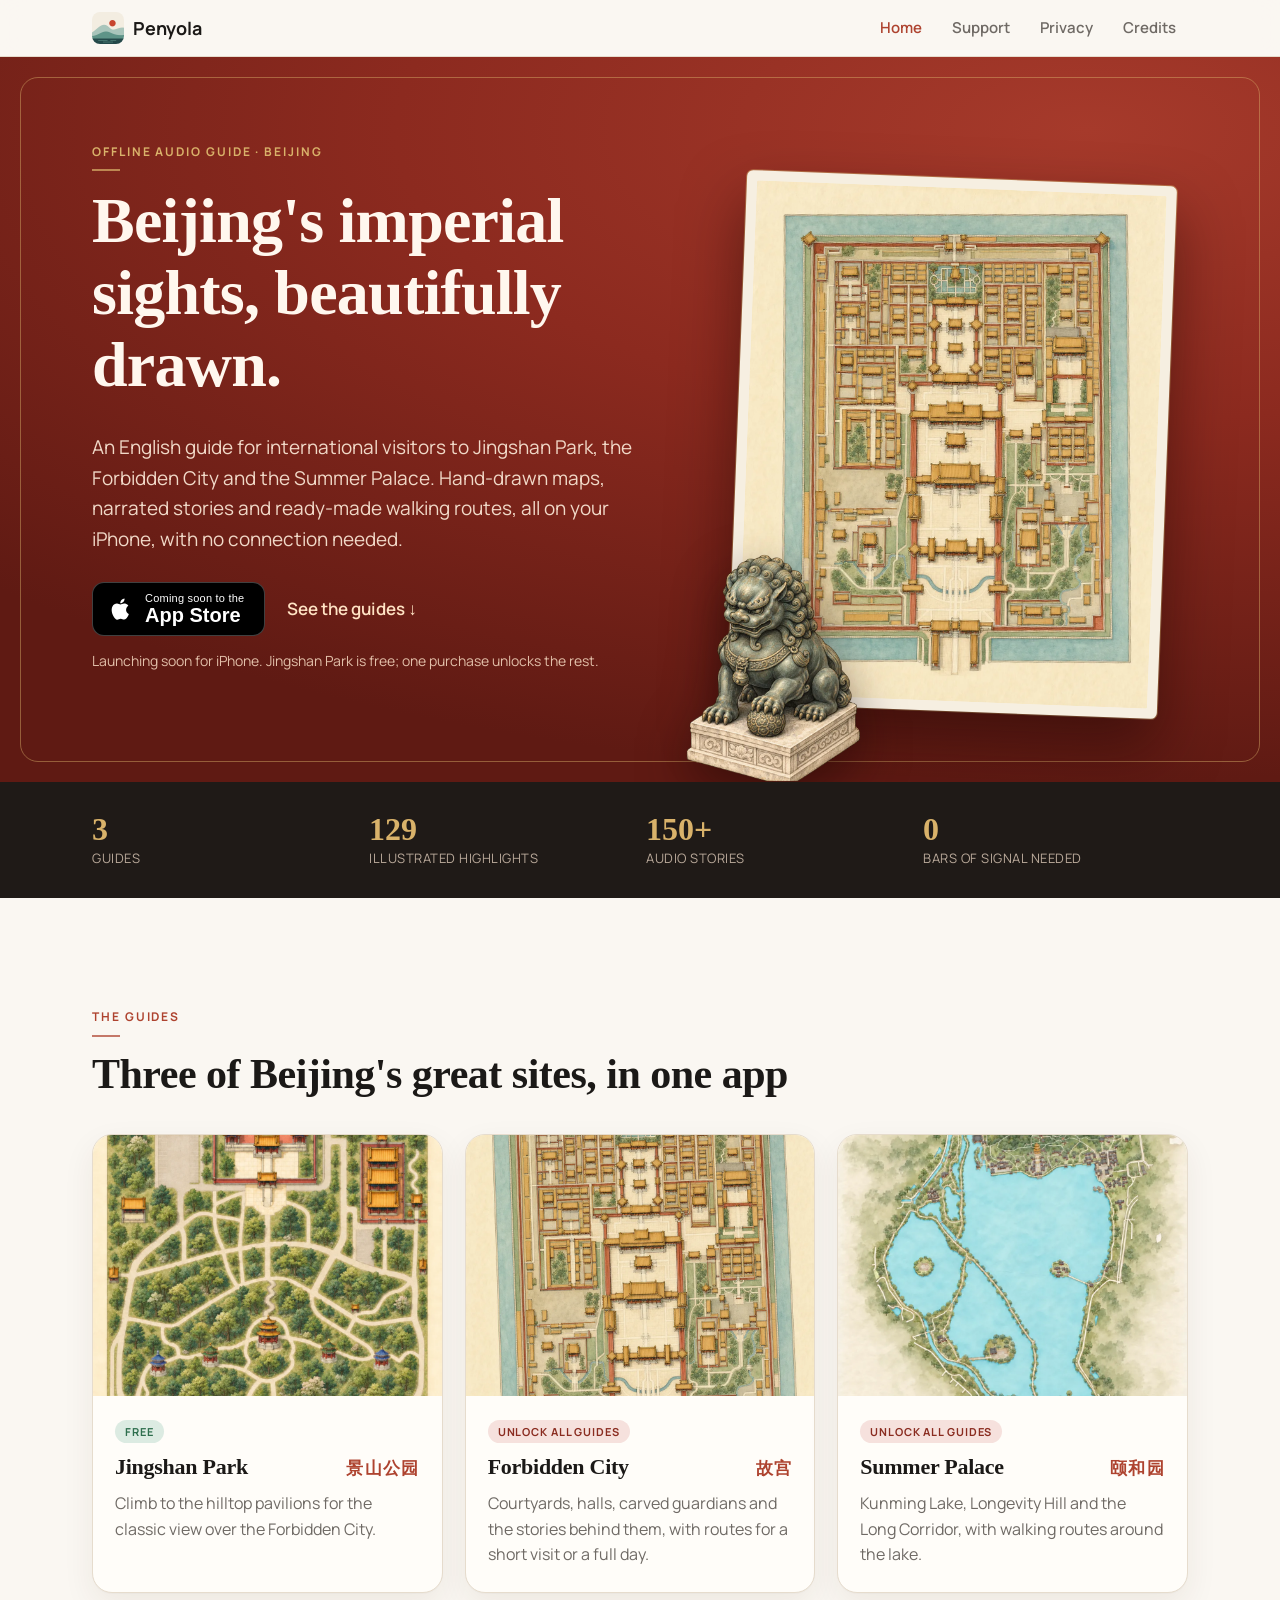
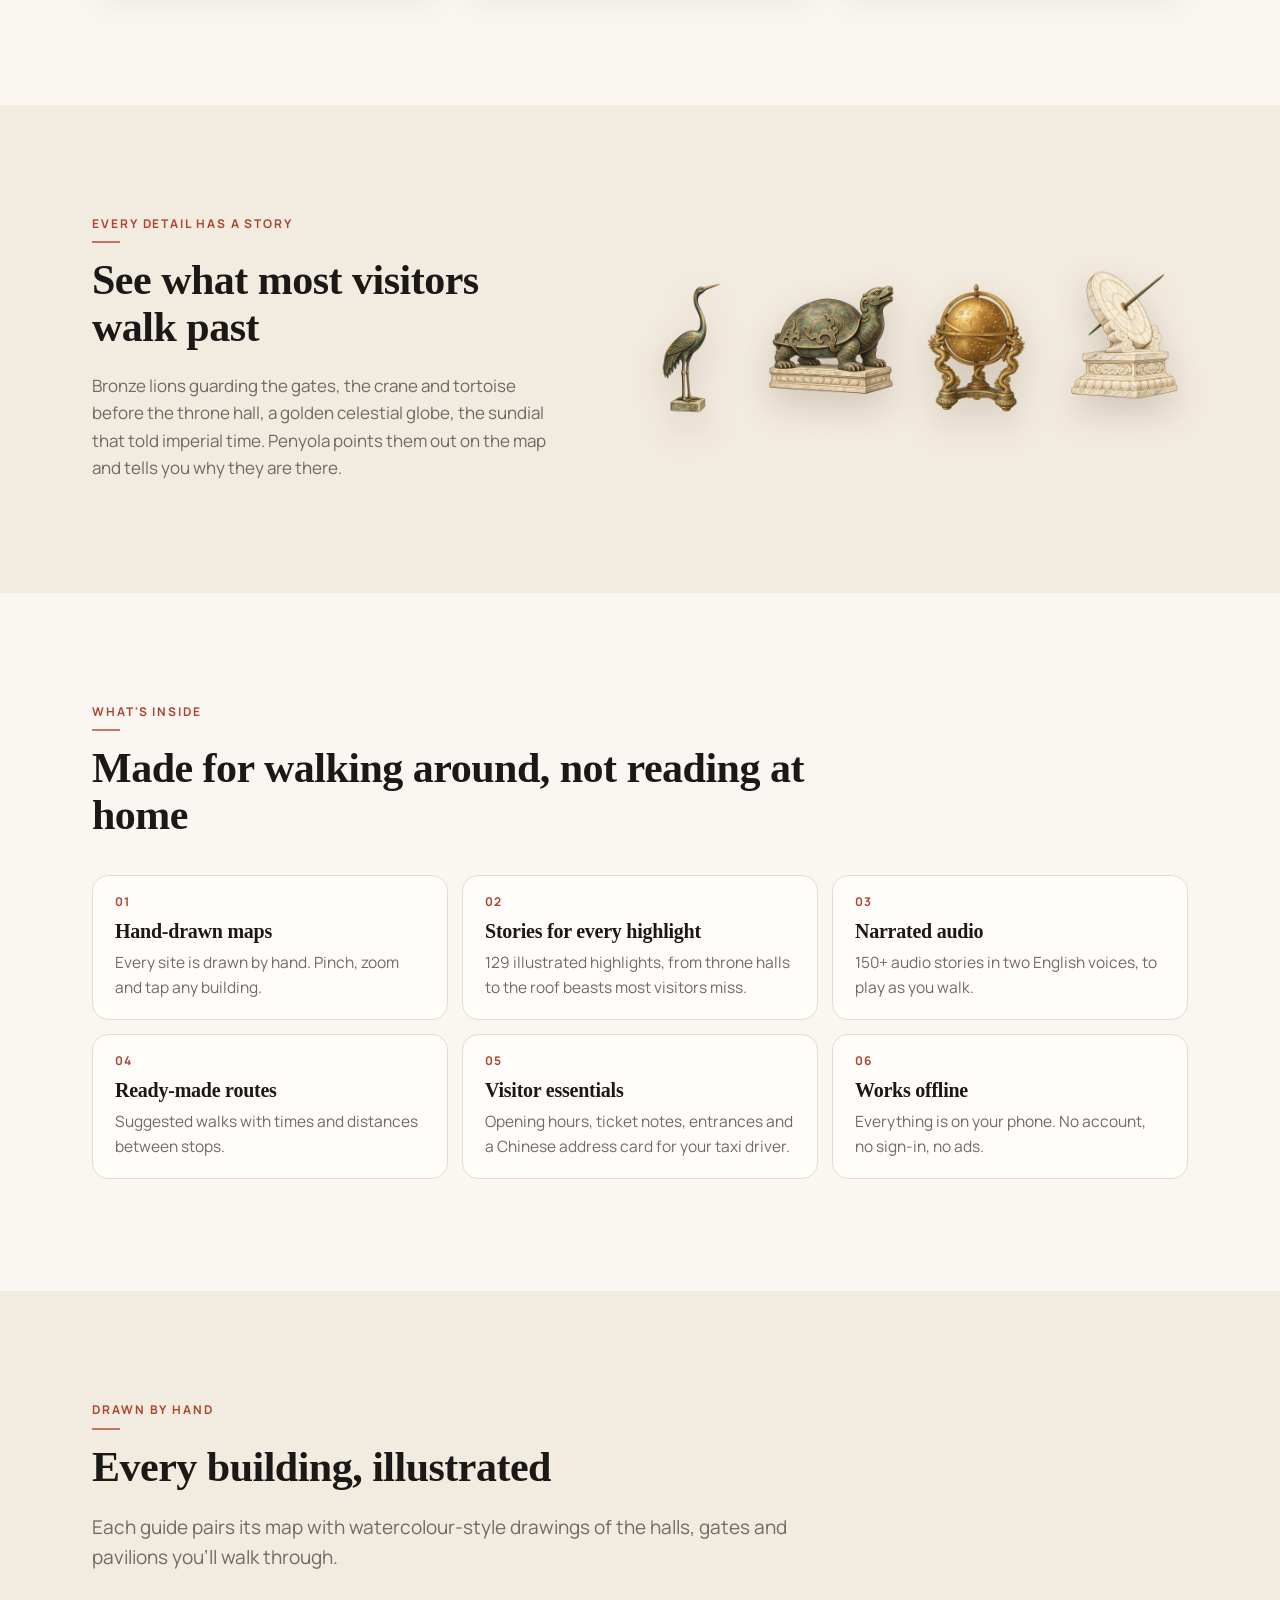
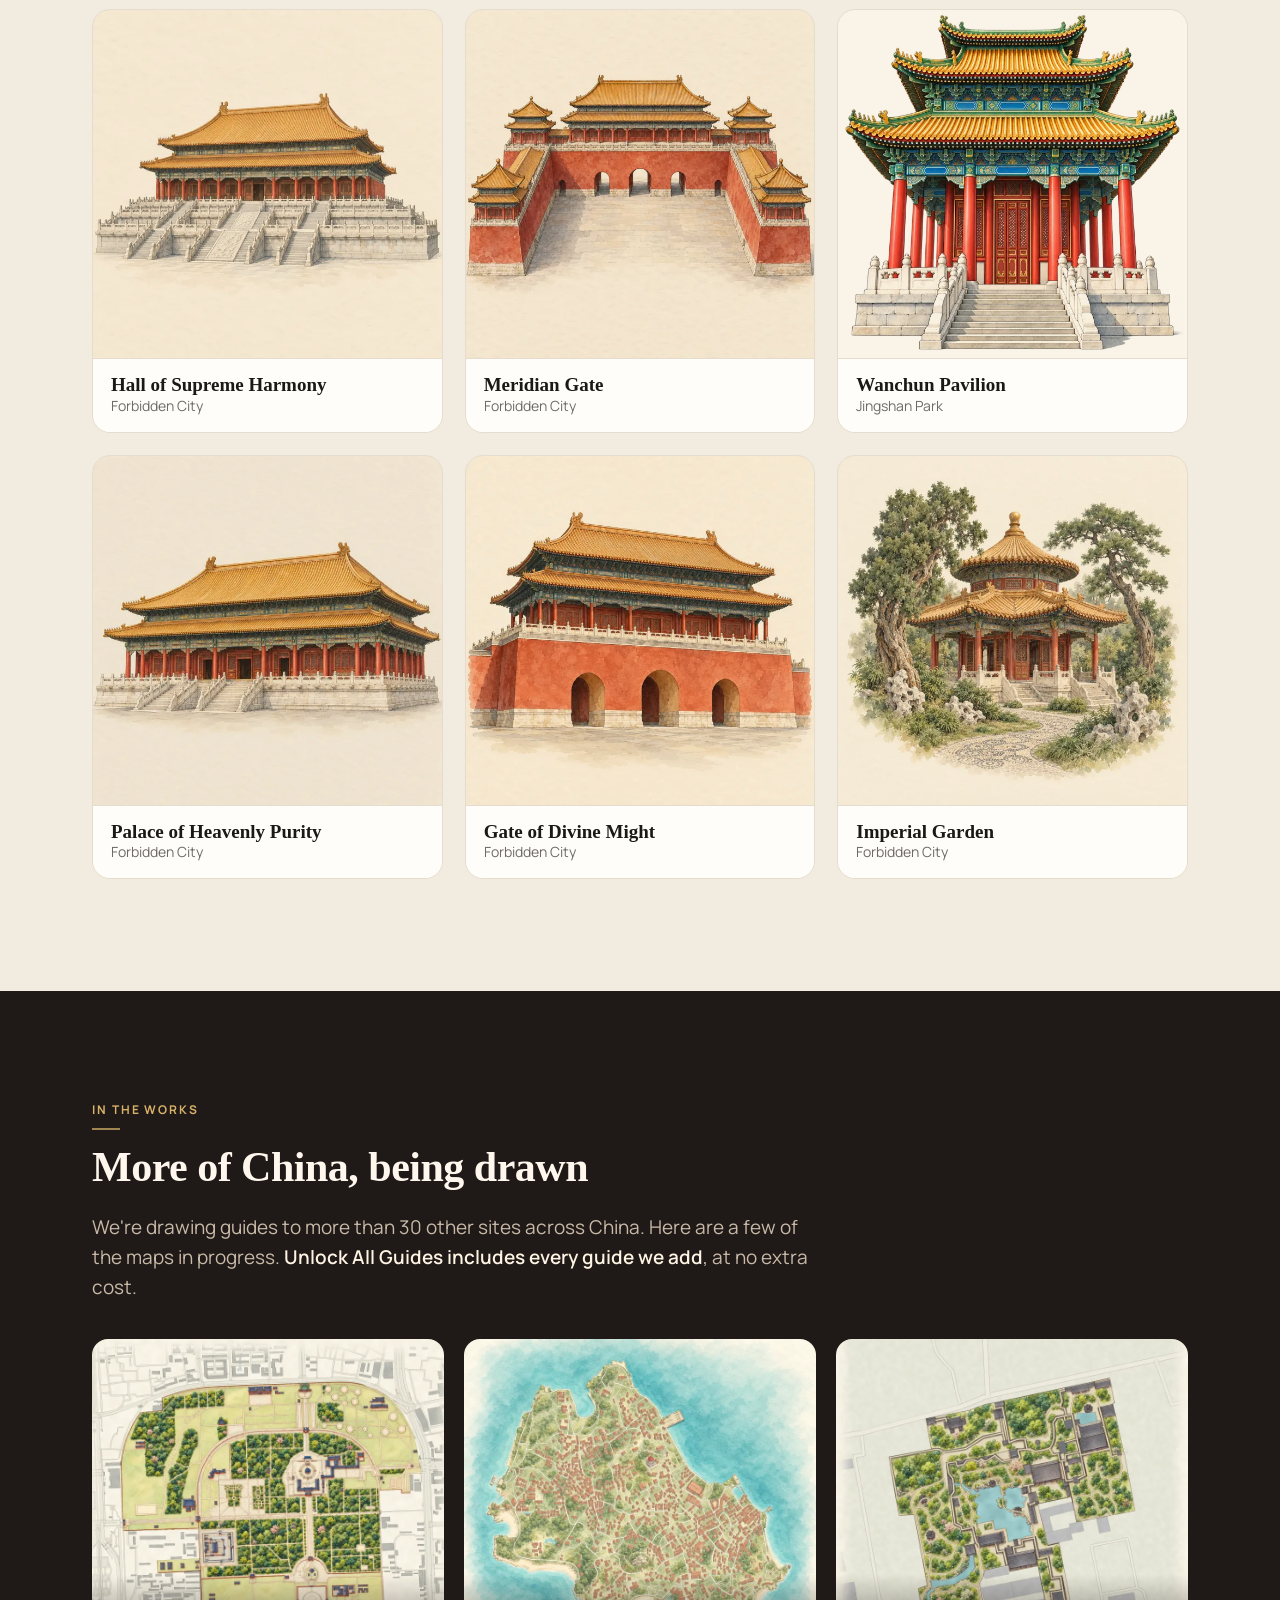
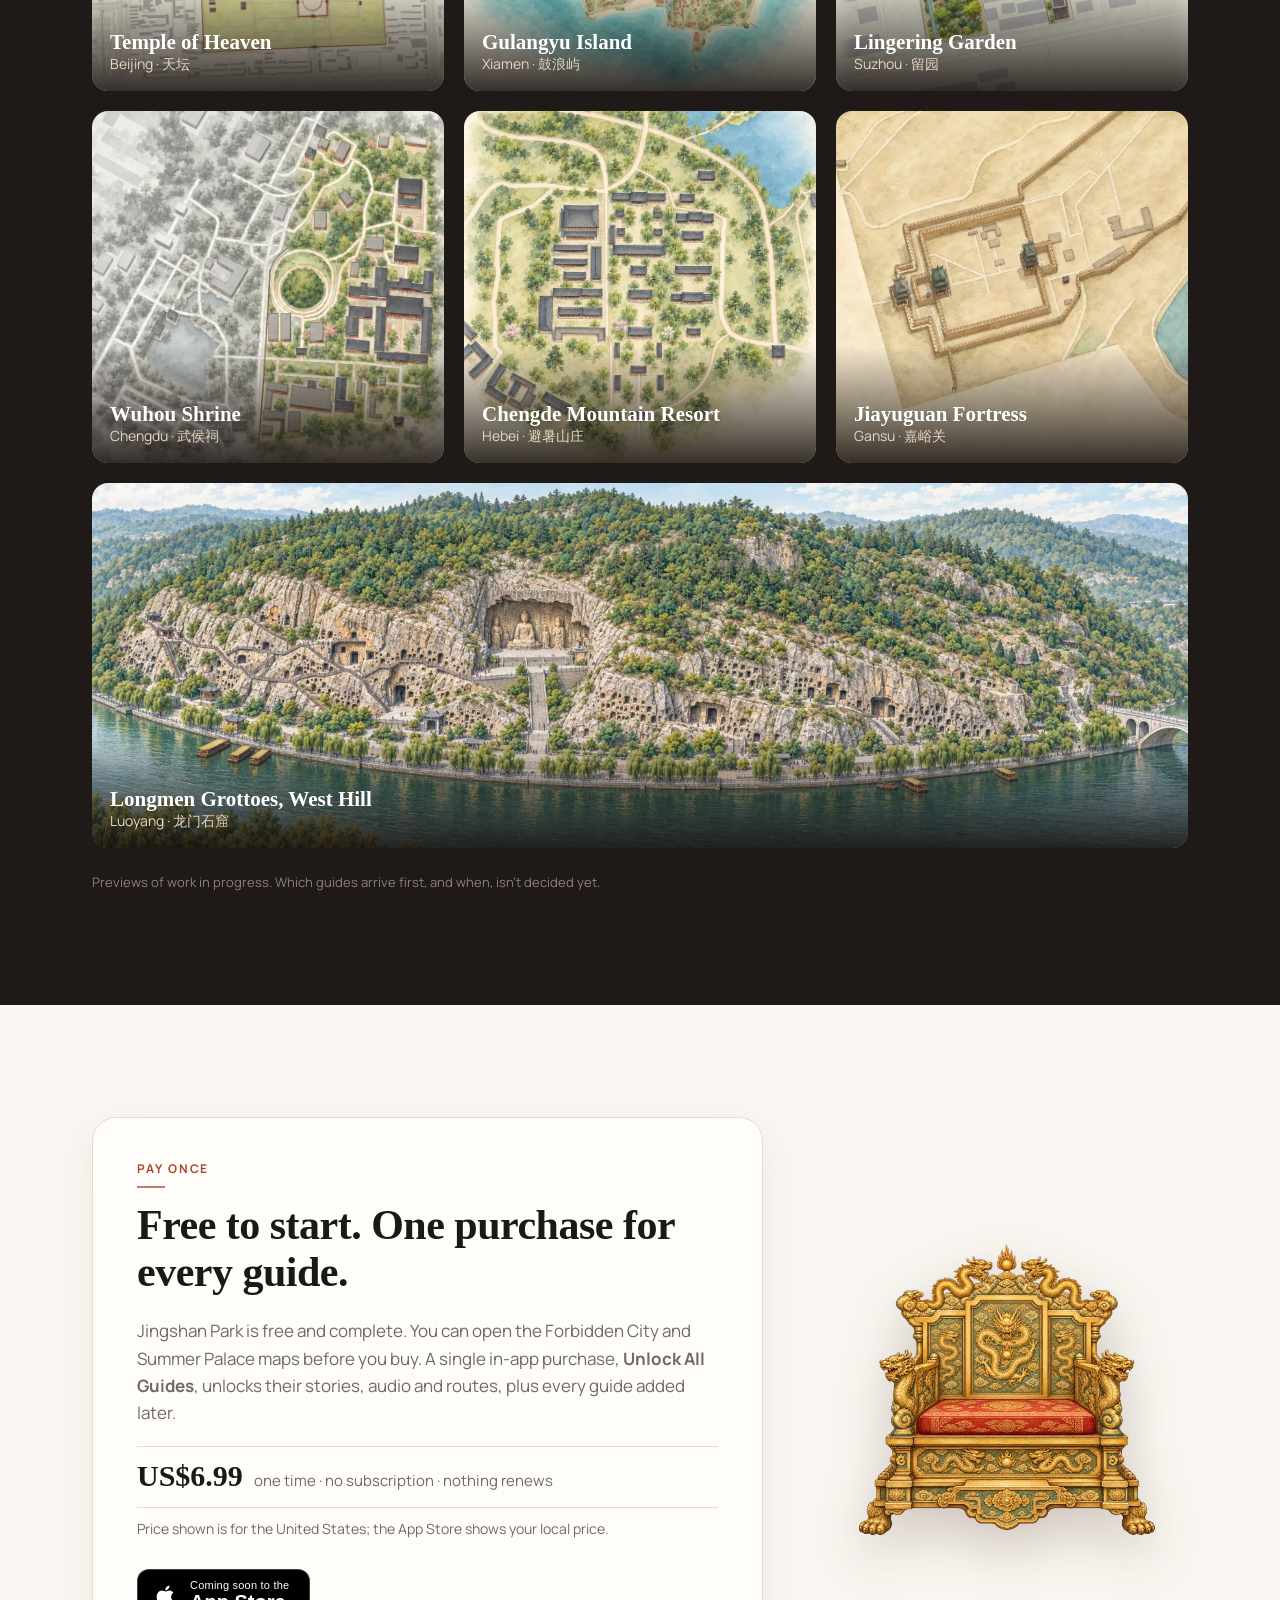
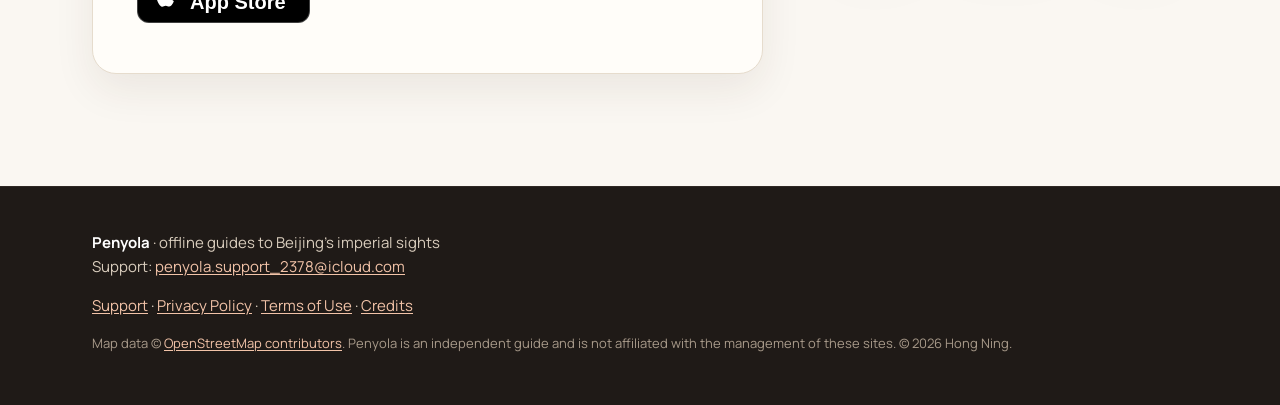
==== commit 4b1bd86c: "Show hand-drawn art instead of app screenshots; area-focused maps in development Co-Authored-By: Cla" ====
--- a/index.html
+++ b/index.html
@@ -15,7 +15,7 @@
 <meta name="theme-color" content="#f8f3ea">
 <link rel="icon" type="image/png" href="favicon.png">
 <link rel="apple-touch-icon" href="apple-touch-icon.png">
-<link rel="stylesheet" href="assets/site.css">
+<link rel="stylesheet" href="assets/site.css?v=3b580346">
 </head>
 <body class="home">
 <header class="top">
@@ -37,7 +37,7 @@
     </div>
     <div class="hero-art">
       <img class="hero-lion" src="assets/img/art-lion.webp" alt="" width="600" height="727">
-      <div class="hero-phone"><img src="assets/img/hero.webp" alt="Penyola showing the hand-drawn Forbidden City map" width="530" height="1118"></div>
+      <div class="hero-map"><img src="assets/img/map-forbiddencity.webp" alt="Hand-drawn map of the Forbidden City" width="1100" height="1374"></div>
     </div>
   </div>
 </section>
@@ -67,7 +67,7 @@
         </div>
       </article>
       <article class="guide">
-        <div class="guide-map"><img src="assets/img/map-forbiddencity.webp" alt="Hand-drawn map of Forbidden City" loading="lazy" width="1000" height="1250"></div>
+        <div class="guide-map"><img src="assets/img/map-forbiddencity.webp" alt="Hand-drawn map of Forbidden City" loading="lazy" width="1100" height="1374"></div>
         <div class="guide-text">
           <p class="tag">Unlock All Guides</p>
           <h3>Forbidden City <span class="zh" lang="zh-Hans">故宫</span></h3>
@@ -91,11 +91,12 @@
     <div class="story-text">
       <p class="eyebrow">Every detail has a story</p>
       <h2>See what most visitors walk past</h2>
-      <p>Bronze lions guarding the gates, the crane and tortoise before the throne hall, the sundial that told imperial time. Penyola points them out on the map and tells you why they are there.</p>
+      <p>Bronze lions guarding the gates, the crane and tortoise before the throne hall, a golden celestial globe, the sundial that told imperial time. Penyola points them out on the map and tells you why they are there.</p>
     </div>
     <div class="relics" aria-hidden="true">
       <img src="assets/img/art-crane.webp" alt="" loading="lazy" width="600" height="600">
-      <img src="assets/img/art-throne.webp" alt="" loading="lazy" width="600" height="600">
+      <img src="assets/img/art-tortoise.webp" alt="" loading="lazy" width="600" height="600">
+      <img src="assets/img/art-globe.webp" alt="" loading="lazy" width="600" height="600">
       <img src="assets/img/art-sundial.webp" alt="" loading="lazy" width="600" height="600">
     </div>
   </div>
@@ -115,12 +116,23 @@
       <li><h3>Visitor essentials</h3><p>Opening hours, ticket notes, entrances and a Chinese address card for your taxi driver.</p></li>
       <li><h3>Works offline</h3><p>Everything is on your phone. No account, no sign-in, no ads.</p></li>
     </ul>
-    <div class="shots" tabindex="0" aria-label="App screenshots">
-      <figure><img src="assets/img/shot-02.webp" alt="Every detail has a story. Lions, cranes and roof beasts, each with its own page on the map." loading="lazy" width="720" height="1564"></figure>
-      <figure><img src="assets/img/shot-03.webp" alt="Listen as you explore. Narrated audio stories in English for every highlight." loading="lazy" width="720" height="1564"></figure>
-      <figure><img src="assets/img/shot-04.webp" alt="Routes that fit your time. Walking times, distances and stops, planned for you." loading="lazy" width="720" height="1564"></figure>
-      <figure><img src="assets/img/shot-05.webp" alt="See what others walk past. Small treasures beside the famous halls." loading="lazy" width="720" height="1564"></figure>
-      <figure><img src="assets/img/shot-06.webp" alt="No signal? No problem.. Maps, stories and audio live on your phone." loading="lazy" width="720" height="1564"></figure>
+  </div>
+</section>
+
+<section class="band paper">
+  <div class="wrap">
+    <div class="head">
+      <p class="eyebrow">Drawn by hand</p>
+      <h2>Every building, illustrated</h2>
+      <p class="lede">Each guide pairs its map with watercolour-style drawings of the halls, gates and pavilions you'll walk through.</p>
+    </div>
+    <div class="blds">
+      <figure class="bld"><img src="assets/img/bld-hall-of-supreme-harmony.webp" alt="Hand-drawn illustration of the Hall of Supreme Harmony" loading="lazy" width="640" height="640"><figcaption><strong>Hall of Supreme Harmony</strong>Forbidden City</figcaption></figure>
+      <figure class="bld"><img src="assets/img/bld-meridian-gate.webp" alt="Hand-drawn illustration of the Meridian Gate" loading="lazy" width="640" height="640"><figcaption><strong>Meridian Gate</strong>Forbidden City</figcaption></figure>
+      <figure class="bld"><img src="assets/img/bld-wanchun.webp" alt="Hand-drawn illustration of the Wanchun Pavilion" loading="lazy" width="640" height="640"><figcaption><strong>Wanchun Pavilion</strong>Jingshan Park</figcaption></figure>
+      <figure class="bld"><img src="assets/img/bld-palace-of-heavenly-purity.webp" alt="Hand-drawn illustration of the Palace of Heavenly Purity" loading="lazy" width="640" height="640"><figcaption><strong>Palace of Heavenly Purity</strong>Forbidden City</figcaption></figure>
+      <figure class="bld"><img src="assets/img/bld-gate-of-divine-might.webp" alt="Hand-drawn illustration of the Gate of Divine Might" loading="lazy" width="640" height="640"><figcaption><strong>Gate of Divine Might</strong>Forbidden City</figcaption></figure>
+      <figure class="bld"><img src="assets/img/bld-imperial-garden.webp" alt="Hand-drawn illustration of the Imperial Garden" loading="lazy" width="640" height="640"><figcaption><strong>Imperial Garden</strong>Forbidden City</figcaption></figure>
     </div>
   </div>
 </section>
@@ -134,7 +146,7 @@
     </div>
     <div class="nexts">
       <figure class="next">
-        <img src="assets/img/next-temple-of-heaven.webp" alt="Hand-drawn map of Temple of Heaven, in development" loading="lazy" width="800" height="751">
+        <img src="assets/img/next-temple-of-heaven.webp" alt="Hand-drawn map of Temple of Heaven, in development" loading="lazy" width="800" height="752">
         <figcaption><strong>Temple of Heaven</strong><span>Beijing · <span lang="zh-Hans">天坛</span></span></figcaption>
       </figure>
       <figure class="next">
@@ -142,20 +154,20 @@
         <figcaption><strong>Gulangyu Island</strong><span>Xiamen · <span lang="zh-Hans">鼓浪屿</span></span></figcaption>
       </figure>
       <figure class="next">
-        <img src="assets/img/next-chengde.webp" alt="Hand-drawn map of Chengde Mountain Resort, in development" loading="lazy" width="800" height="862">
-        <figcaption><strong>Chengde Mountain Resort</strong><span>Hebei · <span lang="zh-Hans">避暑山庄</span></span></figcaption>
-      </figure>
-      <figure class="next">
-        <img src="assets/img/next-jiayuguan.webp" alt="Hand-drawn map of Jiayuguan Fortress, in development" loading="lazy" width="800" height="934">
-        <figcaption><strong>Jiayuguan Fortress</strong><span>Gansu · <span lang="zh-Hans">嘉峪关</span></span></figcaption>
-      </figure>
-      <figure class="next">
         <img src="assets/img/next-lingering-garden.webp" alt="Hand-drawn map of Lingering Garden, in development" loading="lazy" width="800" height="876">
         <figcaption><strong>Lingering Garden</strong><span>Suzhou · <span lang="zh-Hans">留园</span></span></figcaption>
       </figure>
       <figure class="next">
-        <img src="assets/img/next-huangshan.webp" alt="Hand-drawn map of Huangshan, in development" loading="lazy" width="800" height="677">
-        <figcaption><strong>Huangshan</strong><span>Anhui · <span lang="zh-Hans">黄山</span></span></figcaption>
+        <img src="assets/img/next-wuhou-shrine.webp" alt="Hand-drawn map of Wuhou Shrine, in development" loading="lazy" width="800" height="837">
+        <figcaption><strong>Wuhou Shrine</strong><span>Chengdu · <span lang="zh-Hans">武侯祠</span></span></figcaption>
+      </figure>
+      <figure class="next">
+        <img src="assets/img/next-chengde.webp" alt="Hand-drawn map of Chengde Mountain Resort, in development" loading="lazy" width="800" height="867">
+        <figcaption><strong>Chengde Mountain Resort</strong><span>Hebei · <span lang="zh-Hans">避暑山庄</span></span></figcaption>
+      </figure>
+      <figure class="next">
+        <img src="assets/img/next-jiayuguan.webp" alt="Hand-drawn map of Jiayuguan Fortress, in development" loading="lazy" width="1016" height="800">
+        <figcaption><strong>Jiayuguan Fortress</strong><span>Gansu · <span lang="zh-Hans">嘉峪关</span></span></figcaption>
       </figure>
       <figure class="next wide">
         <img src="assets/img/next-longmen.webp" alt="Panoramic drawing of the Longmen Grottoes, in development" loading="lazy" width="1600" height="533">
@@ -176,7 +188,7 @@
       <p class="note">Price shown is for the United States; the App Store shows your local price.</p>
       <div class="cta"><span class="store soon"><svg viewBox="0 0 24 24" aria-hidden="true"><path d="M16.37 12.6c-.02-2.3 1.88-3.4 1.96-3.46-1.07-1.56-2.73-1.77-3.32-1.8-1.41-.14-2.76.83-3.48.83-.72 0-1.82-.81-3-.79-1.54.02-2.96.9-3.76 2.27-1.6 2.78-.41 6.9 1.15 9.16.76 1.1 1.67 2.34 2.86 2.3 1.15-.05 1.58-.74 2.97-.74 1.38 0 1.77.74 2.98.72 1.23-.02 2.01-1.12 2.76-2.23.87-1.28 1.23-2.52 1.25-2.58-.03-.01-2.4-.92-2.42-3.66zM14.1 5.84c.63-.77 1.06-1.83.94-2.89-.91.04-2.01.61-2.66 1.37-.58.67-1.1 1.76-.96 2.8 1.01.08 2.05-.52 2.68-1.28z"/></svg><span><small>Coming soon to the</small>App Store</span></span></div>
     </div>
-    <img class="price-shot" src="assets/img/shot-07.webp" alt="The Unlock All Guides purchase screen" loading="lazy" width="720" height="1564">
+    <img class="price-art" src="assets/img/art-throne.webp" alt="" loading="lazy" width="600" height="600">
   </div>
 </section>
 
--- a/assets/site.css
+++ b/assets/site.css
@@ -78,17 +78,16 @@
 .hero .text-link:hover { color: #fff; }
 .hero-inner { position: relative; display: grid; gap: 28px; }
 .hero-text { position: relative; z-index: 1; }
-.hero-art { position: relative; justify-self: center; width: min(80vw, 340px); }
-.hero-phone { position: relative; width: 82%; margin: 0 auto -90px; }
-.hero-phone img { border: 9px solid #1a1311; border-bottom: 0; border-radius: 46px 46px 0 0; box-shadow: 0 30px 70px rgba(30, 6, 3, .55); }
-.hero-lion { position: absolute; z-index: 2; width: 46%; left: -16%; bottom: 8px; filter: drop-shadow(0 18px 24px rgba(30, 6, 3, .45)); }
+.hero-art { position: relative; justify-self: center; width: min(84vw, 360px); padding-bottom: 40px; }
+.hero-map { background: #f6efe1; padding: 10px; border-radius: 6px; transform: rotate(2.2deg); box-shadow: 0 30px 60px rgba(30, 6, 3, .5), 0 0 0 1px rgba(217, 178, 106, .5); }
+.hero-map img { border-radius: 2px; }
+.hero-lion { position: absolute; z-index: 2; width: 44%; left: -14%; bottom: 0; filter: drop-shadow(0 18px 24px rgba(30, 6, 3, .5)); }
 @media (min-width: 880px) {
   .hero { padding: 88px 0 0; }
   .hero::before { inset: 20px; }
   .hero-inner { grid-template-columns: 1.1fr .9fr; align-items: end; gap: 48px; }
   .hero-text { padding-bottom: 96px; align-self: center; }
-  .hero-art { width: 420px; }
-  .hero-phone { margin-bottom: -60px; }
+  .hero-art { width: 430px; padding-bottom: 72px; }
 }
 
 /* Stats strip */
@@ -121,13 +120,13 @@
 /* Story + relic art */
 .story { display: grid; gap: 32px; align-items: center; }
 .story-text p:last-child { color: var(--muted); margin: 0; }
-.relics { display: grid; grid-template-columns: repeat(3, 1fr); gap: 12px; align-items: end; }
+.relics { display: grid; grid-template-columns: repeat(4, 1fr); gap: 12px; align-items: end; }
 .relics img { filter: drop-shadow(0 14px 18px rgba(70, 40, 20, .2)); }
-.relics img:nth-child(2) { transform: translateY(-14px); }
+.relics img:nth-child(even) { transform: translateY(-14px); }
 @media (min-width: 880px) { .story { grid-template-columns: .9fr 1.1fr; gap: 64px; } }
 
 /* Features */
-.features { list-style: none; padding: 0; margin: 0 0 48px; display: grid; gap: 14px; counter-reset: f; }
+.features { list-style: none; padding: 0; margin: 0; display: grid; gap: 14px; counter-reset: f; }
 @media (min-width: 640px) { .features { grid-template-columns: 1fr 1fr; } }
 @media (min-width: 980px) { .features { grid-template-columns: repeat(3, 1fr); } }
 .features li { background: var(--card); border: 1px solid var(--line); border-radius: 16px; padding: 20px 22px; counter-increment: f; }
@@ -135,12 +134,14 @@
 .features h3 { font-size: 20px; margin-bottom: .35em; }
 .features p { margin: 0; color: var(--muted); font-size: 15.5px; }
 
-/* Screenshots */
-.shots { display: grid; grid-auto-flow: column; grid-auto-columns: min(62vw, 240px); gap: 16px; overflow-x: auto; scroll-snap-type: x mandatory; padding: 4px 16px 16px; margin: 0 -16px; overscroll-behavior-x: contain; scrollbar-width: thin; }
-@media (min-width: 720px) { .shots { margin: 0 -32px; padding: 4px 32px 16px; } }
-@media (min-width: 1224px) { .shots { grid-auto-flow: row; grid-template-columns: repeat(5, 1fr); margin: 0; padding: 4px 0 0; overflow: visible; } }
-.shots figure { margin: 0; scroll-snap-align: start; }
-.shots img { border-radius: 16px; box-shadow: 0 10px 30px rgba(80, 40, 20, .16); }
+/* Hand-drawn buildings */
+.blds { display: grid; grid-template-columns: repeat(2, 1fr); gap: 14px; }
+@media (min-width: 880px) { .blds { grid-template-columns: repeat(3, 1fr); gap: 22px; } }
+.bld { margin: 0; background: #faf4e8; border: 1px solid var(--line); border-radius: 18px; overflow: hidden; }
+.bld img { width: 100%; aspect-ratio: 1; object-fit: cover; mix-blend-mode: multiply; }
+.bld figcaption { padding: 12px 14px 14px; font-size: 13px; color: var(--muted); line-height: 1.35; border-top: 1px solid var(--line); background: var(--card); }
+.bld figcaption strong { display: block; font: 600 16px/1.25 var(--serif); color: var(--ink); }
+@media (min-width: 880px) { .bld figcaption { padding: 14px 18px 16px; font-size: 14px; } .bld figcaption strong { font-size: 19px; } }
 
 /* Coming next */
 .dark { background: var(--night); color: #efe5d8; }
@@ -168,7 +169,7 @@
 .price-card > p:not(.eyebrow):not(.note):not(.price-line) { color: var(--muted); }
 .price-line { font-size: 15px; color: var(--muted); border-top: 1px solid var(--line); border-bottom: 1px solid var(--line); padding: 14px 0; margin: 20px 0 10px; }
 .price-line strong { font: 600 30px/1 var(--serif); color: var(--ink); margin-right: 8px; }
-.price-shot { width: min(70vw, 280px); justify-self: center; border-radius: 22px; box-shadow: 0 18px 44px rgba(80, 40, 20, .2); }
+.price-art { width: min(70vw, 320px); justify-self: center; filter: drop-shadow(0 20px 28px rgba(70, 40, 20, .25)); }
 @media (min-width: 880px) { .price { grid-template-columns: 1.3fr .7fr; gap: 64px; } .price-card { padding: 44px 44px 36px; } }
 
 /* Documents: support, privacy, terms, credits */
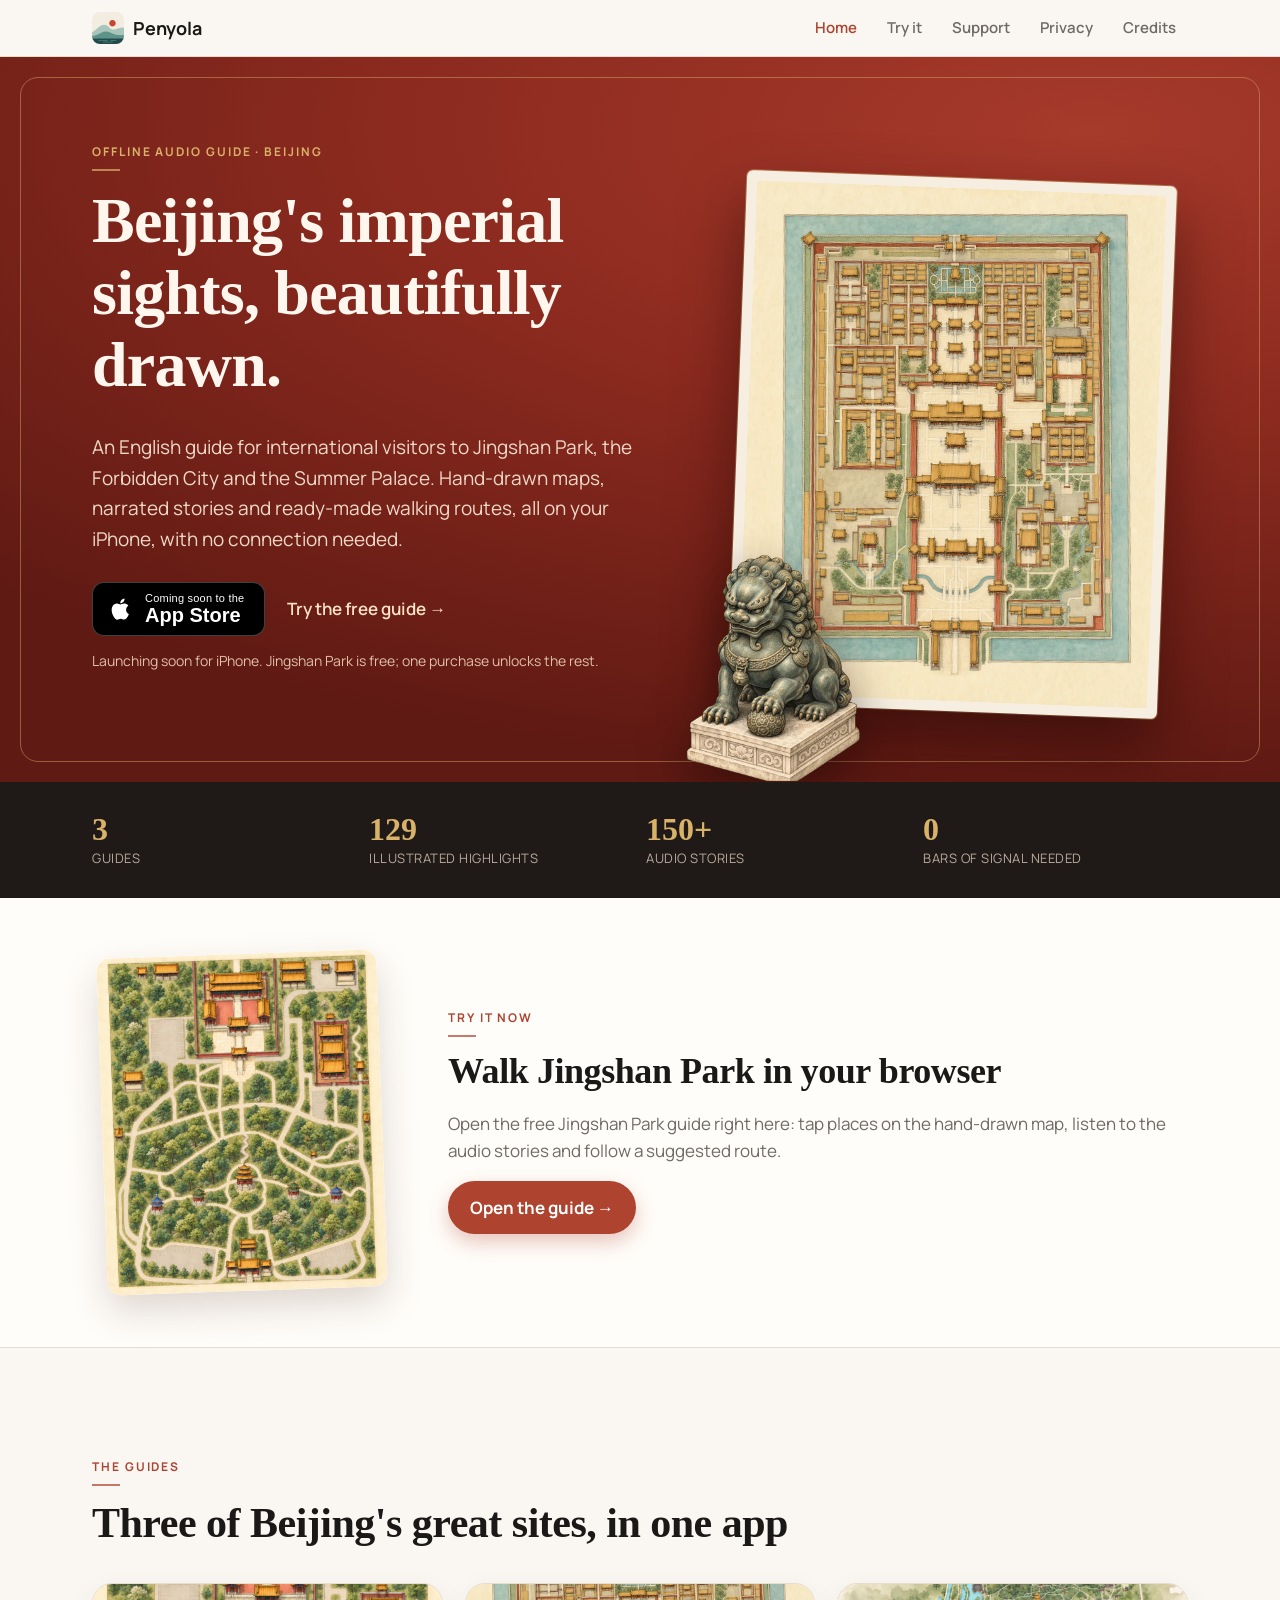
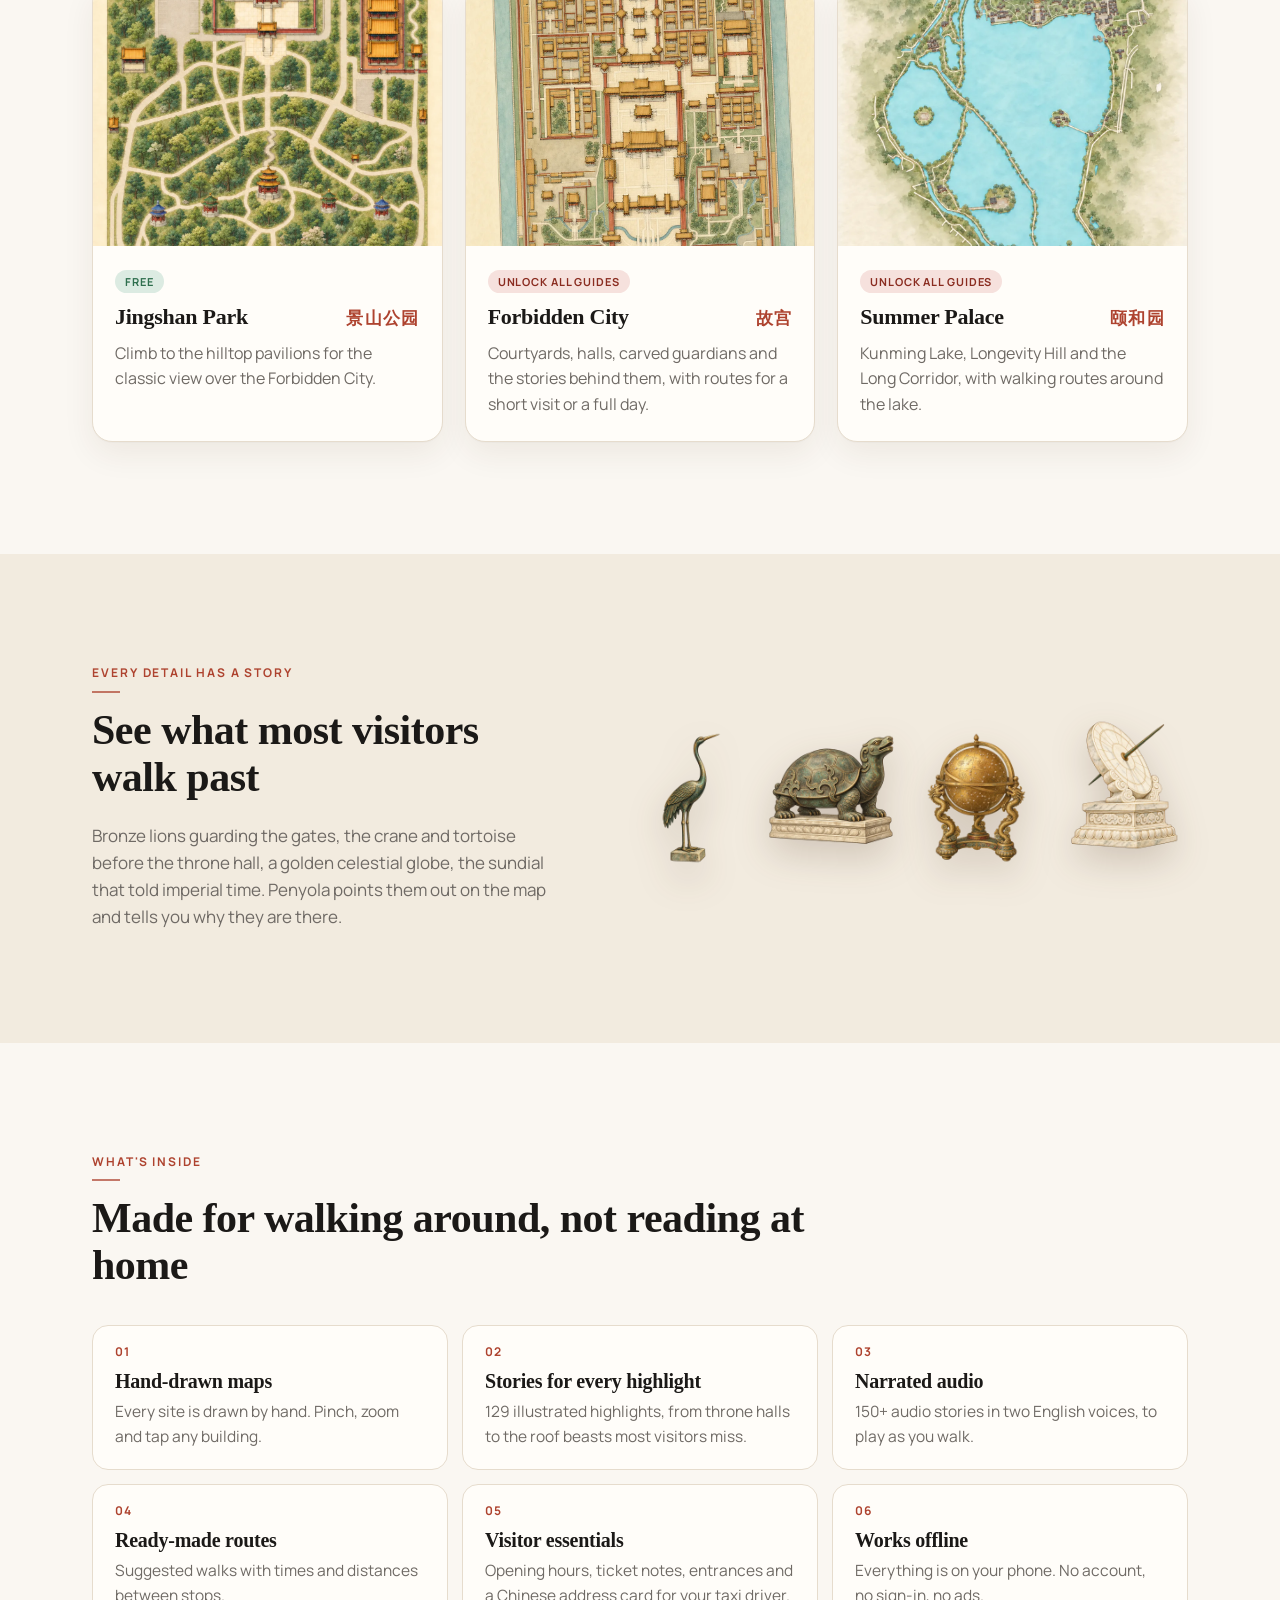
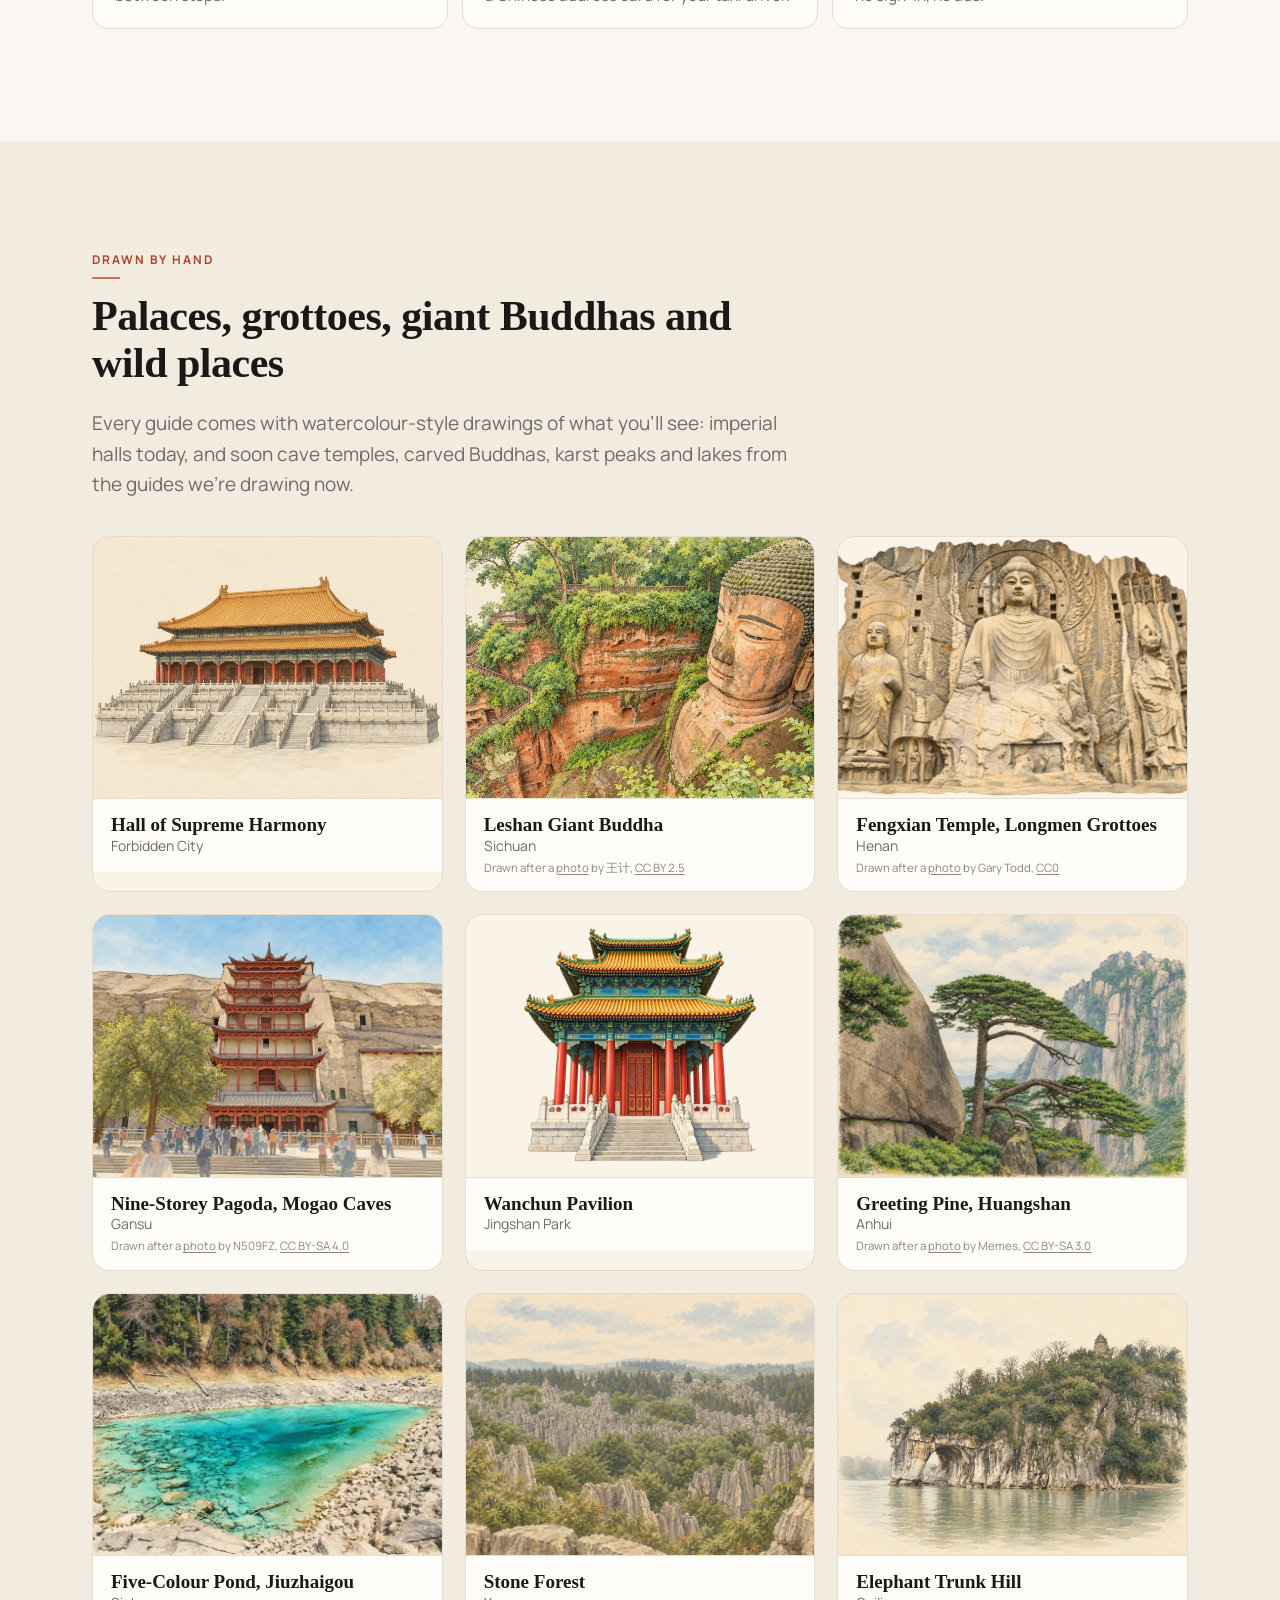
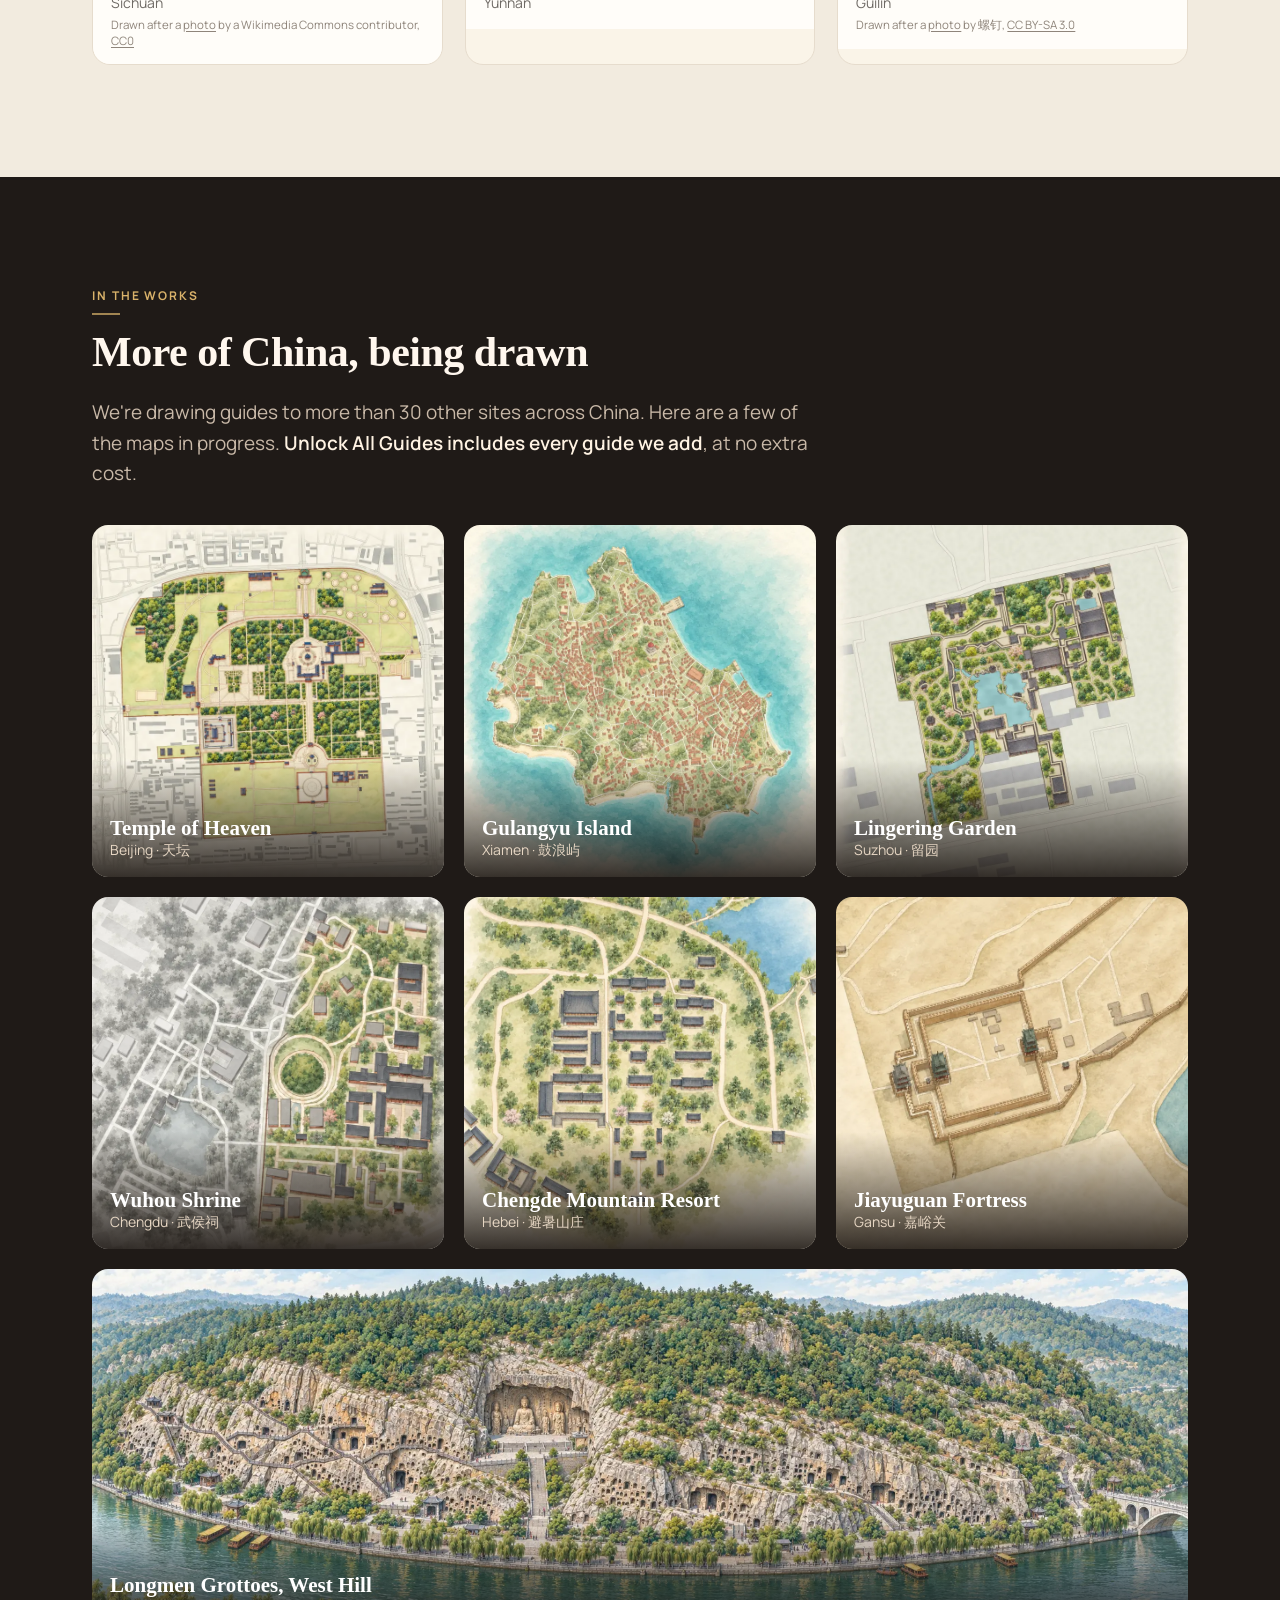
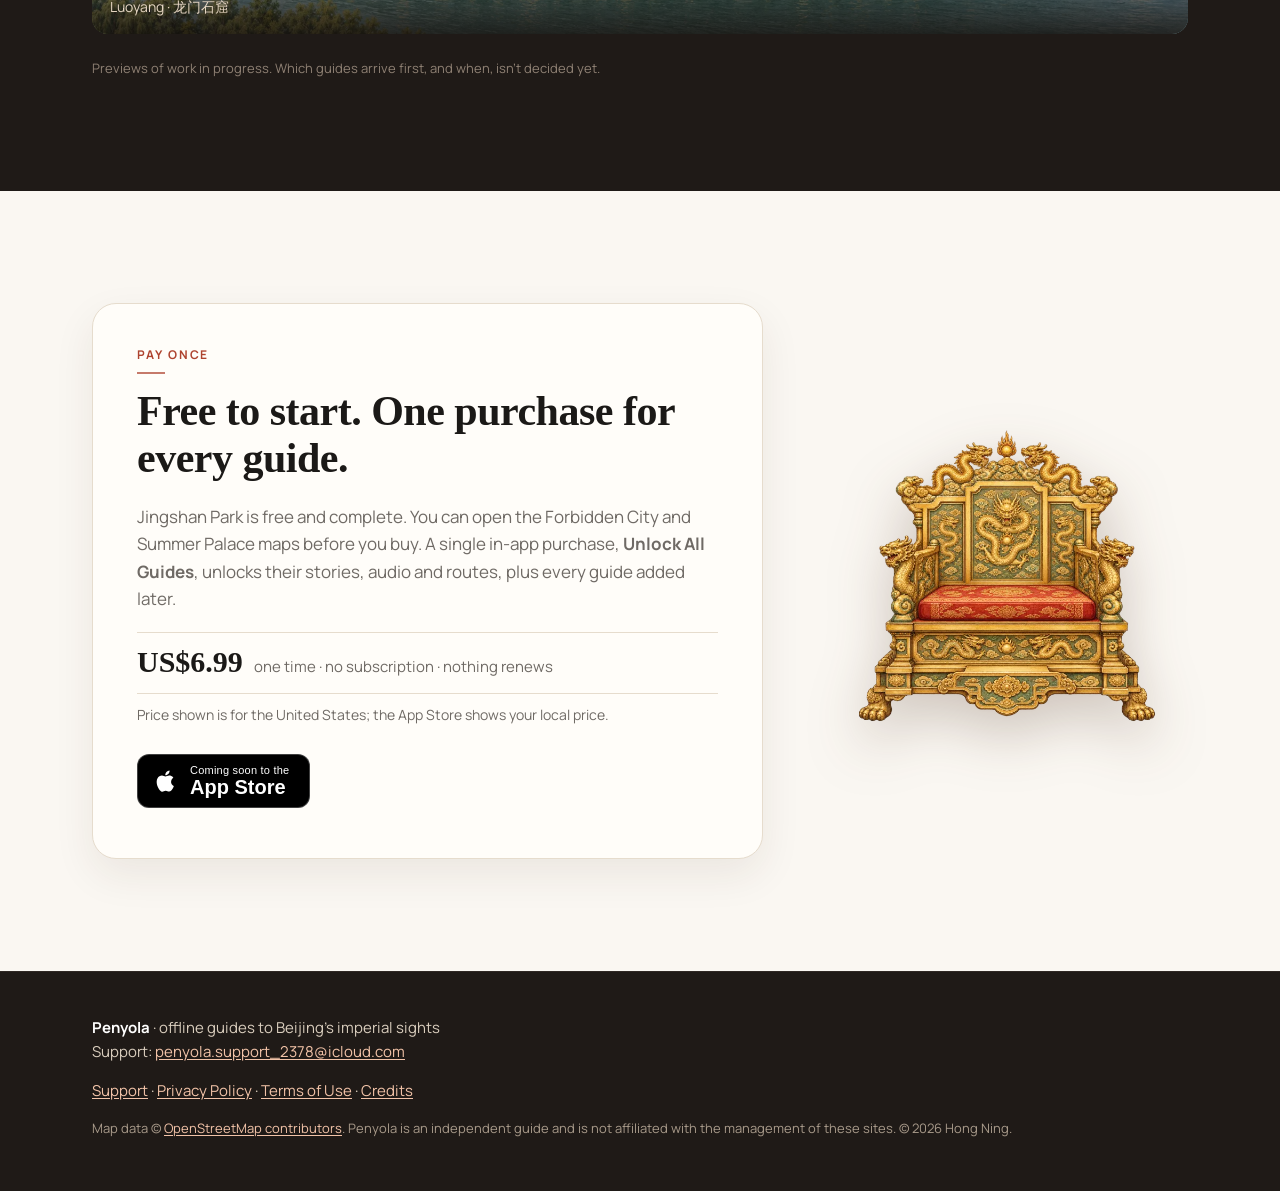
==== commit 11f3a3d9: "Add in-browser Jingshan demo (map, highlights with audio, routes, visitor info); varied illustration" ====
--- a/index.html
+++ b/index.html
@@ -15,13 +15,13 @@
 <meta name="theme-color" content="#f8f3ea">
 <link rel="icon" type="image/png" href="favicon.png">
 <link rel="apple-touch-icon" href="apple-touch-icon.png">
-<link rel="stylesheet" href="assets/site.css?v=3b580346">
+<link rel="stylesheet" href="assets/site.css?v=af69a46e">
 </head>
 <body class="home">
 <header class="top">
   <div class="wrap top-inner">
     <a class="brand" href="index.html"><img src="assets/img/icon-256.png" alt="" width="32" height="32">Penyola</a>
-    <nav aria-label="Main"><a href="index.html" aria-current="page">Home</a><a href="support.html">Support</a><a href="privacy.html">Privacy</a><a href="credits.html">Credits</a></nav>
+    <nav aria-label="Main"><a href="index.html" aria-current="page">Home</a><a href="demo.html">Try it</a><a href="support.html">Support</a><a href="privacy.html">Privacy</a><a href="credits.html">Credits</a></nav>
   </div>
 </header>
 <main>
@@ -32,7 +32,7 @@
       <p class="eyebrow">Offline audio guide · Beijing</p>
       <h1>Beijing's imperial sights, beautifully drawn.</h1>
       <p class="lede">An English guide for international visitors to Jingshan Park, the Forbidden City and the Summer Palace. Hand-drawn maps, narrated stories and ready-made walking routes, all on your iPhone, with no connection needed.</p>
-      <div class="cta"><span class="store soon"><svg viewBox="0 0 24 24" aria-hidden="true"><path d="M16.37 12.6c-.02-2.3 1.88-3.4 1.96-3.46-1.07-1.56-2.73-1.77-3.32-1.8-1.41-.14-2.76.83-3.48.83-.72 0-1.82-.81-3-.79-1.54.02-2.96.9-3.76 2.27-1.6 2.78-.41 6.9 1.15 9.16.76 1.1 1.67 2.34 2.86 2.3 1.15-.05 1.58-.74 2.97-.74 1.38 0 1.77.74 2.98.72 1.23-.02 2.01-1.12 2.76-2.23.87-1.28 1.23-2.52 1.25-2.58-.03-.01-2.4-.92-2.42-3.66zM14.1 5.84c.63-.77 1.06-1.83.94-2.89-.91.04-2.01.61-2.66 1.37-.58.67-1.1 1.76-.96 2.8 1.01.08 2.05-.52 2.68-1.28z"/></svg><span><small>Coming soon to the</small>App Store</span></span><a class="text-link" href="#guides">See the guides ↓</a></div>
+      <div class="cta"><span class="store soon"><svg viewBox="0 0 24 24" aria-hidden="true"><path d="M16.37 12.6c-.02-2.3 1.88-3.4 1.96-3.46-1.07-1.56-2.73-1.77-3.32-1.8-1.41-.14-2.76.83-3.48.83-.72 0-1.82-.81-3-.79-1.54.02-2.96.9-3.76 2.27-1.6 2.78-.41 6.9 1.15 9.16.76 1.1 1.67 2.34 2.86 2.3 1.15-.05 1.58-.74 2.97-.74 1.38 0 1.77.74 2.98.72 1.23-.02 2.01-1.12 2.76-2.23.87-1.28 1.23-2.52 1.25-2.58-.03-.01-2.4-.92-2.42-3.66zM14.1 5.84c.63-.77 1.06-1.83.94-2.89-.91.04-2.01.61-2.66 1.37-.58.67-1.1 1.76-.96 2.8 1.01.08 2.05-.52 2.68-1.28z"/></svg><span><small>Coming soon to the</small>App Store</span></span><a class="text-link" href="demo.html">Try the free guide →</a></div>
       <p class="note">Launching soon for iPhone. Jingshan Park is free; one purchase unlocks the rest.</p>
     </div>
     <div class="hero-art">
@@ -48,6 +48,18 @@
     <p><strong>129</strong>illustrated highlights</p>
     <p><strong>150+</strong>audio stories</p>
     <p><strong>0</strong>bars of signal needed</p>
+  </div>
+</section>
+
+<section class="tryit">
+  <div class="wrap tryit-inner">
+    <img src="assets/img/map-jingshan.webp" alt="" loading="lazy" width="1000" height="1202">
+    <div>
+      <p class="eyebrow">Try it now</p>
+      <h2>Walk Jingshan Park in your browser</h2>
+      <p>Open the free Jingshan Park guide right here: tap places on the hand-drawn map, listen to the audio stories and follow a suggested route.</p>
+      <a class="btn" href="demo.html">Open the guide →</a>
+    </div>
   </div>
 </section>
 
@@ -123,16 +135,19 @@
   <div class="wrap">
     <div class="head">
       <p class="eyebrow">Drawn by hand</p>
-      <h2>Every building, illustrated</h2>
-      <p class="lede">Each guide pairs its map with watercolour-style drawings of the halls, gates and pavilions you'll walk through.</p>
+      <h2>Palaces, grottoes, giant Buddhas and wild places</h2>
+      <p class="lede">Every guide comes with watercolour-style drawings of what you'll see: imperial halls today, and soon cave temples, carved Buddhas, karst peaks and lakes from the guides we're drawing now.</p>
     </div>
     <div class="blds">
-      <figure class="bld"><img src="assets/img/bld-hall-of-supreme-harmony.webp" alt="Hand-drawn illustration of the Hall of Supreme Harmony" loading="lazy" width="640" height="640"><figcaption><strong>Hall of Supreme Harmony</strong>Forbidden City</figcaption></figure>
-      <figure class="bld"><img src="assets/img/bld-meridian-gate.webp" alt="Hand-drawn illustration of the Meridian Gate" loading="lazy" width="640" height="640"><figcaption><strong>Meridian Gate</strong>Forbidden City</figcaption></figure>
-      <figure class="bld"><img src="assets/img/bld-wanchun.webp" alt="Hand-drawn illustration of the Wanchun Pavilion" loading="lazy" width="640" height="640"><figcaption><strong>Wanchun Pavilion</strong>Jingshan Park</figcaption></figure>
-      <figure class="bld"><img src="assets/img/bld-palace-of-heavenly-purity.webp" alt="Hand-drawn illustration of the Palace of Heavenly Purity" loading="lazy" width="640" height="640"><figcaption><strong>Palace of Heavenly Purity</strong>Forbidden City</figcaption></figure>
-      <figure class="bld"><img src="assets/img/bld-gate-of-divine-might.webp" alt="Hand-drawn illustration of the Gate of Divine Might" loading="lazy" width="640" height="640"><figcaption><strong>Gate of Divine Might</strong>Forbidden City</figcaption></figure>
-      <figure class="bld"><img src="assets/img/bld-imperial-garden.webp" alt="Hand-drawn illustration of the Imperial Garden" loading="lazy" width="640" height="640"><figcaption><strong>Imperial Garden</strong>Forbidden City</figcaption></figure>
+      <figure class="bld"><img src="assets/img/bld-hall-of-supreme-harmony.webp" alt="Illustration of Hall of Supreme Harmony" loading="lazy" width="800" height="600"><figcaption><strong>Hall of Supreme Harmony</strong>Forbidden City</figcaption></figure>
+      <figure class="bld"><img src="assets/img/bld-leshan-buddha.webp" alt="Illustration of Leshan Giant Buddha" loading="lazy" width="800" height="600"><figcaption><strong>Leshan Giant Buddha</strong>Sichuan<small class="credit">Drawn after a <a href="https://commons.wikimedia.org/wiki/File:Leshan_Giant_Buddha,_20161101.jpg">photo</a> by 王计, <a href="https://creativecommons.org/licenses/by/2.5/">CC BY 2.5</a></small></figcaption></figure>
+      <figure class="bld"><img src="assets/img/bld-longmen.webp" alt="Illustration of Fengxian Temple, Longmen Grottoes" loading="lazy" width="800" height="600"><figcaption><strong>Fengxian Temple, Longmen Grottoes</strong>Henan<small class="credit">Drawn after a <a href="https://commons.wikimedia.org/wiki/File:Fengxian_Temple_(Grand_Buddha_Niche),_Longmen_Grottoes_(14250928764).jpg">photo</a> by Gary Todd, <a href="https://creativecommons.org/publicdomain/zero/1.0/">CC0</a></small></figcaption></figure>
+      <figure class="bld"><img src="assets/img/bld-mogao.webp" alt="Illustration of Nine-Storey Pagoda, Mogao Caves" loading="lazy" width="800" height="600"><figcaption><strong>Nine-Storey Pagoda, Mogao Caves</strong>Gansu<small class="credit">Drawn after a <a href="https://commons.wikimedia.org/wiki/File:Cave_96_of_Mogao_Grottoes_(20230918151944).jpg">photo</a> by N509FZ, <a href="https://creativecommons.org/licenses/by-sa/4.0/">CC BY-SA 4.0</a></small></figcaption></figure>
+      <figure class="bld fit"><img src="assets/img/bld-wanchun.webp" alt="Illustration of Wanchun Pavilion" loading="lazy" width="800" height="600"><figcaption><strong>Wanchun Pavilion</strong>Jingshan Park</figcaption></figure>
+      <figure class="bld"><img src="assets/img/bld-greeting-pine.webp" alt="Illustration of Greeting Pine, Huangshan" loading="lazy" width="800" height="600"><figcaption><strong>Greeting Pine, Huangshan</strong>Anhui<small class="credit">Drawn after a <a href="https://commons.wikimedia.org/wiki/File:Ying_Ke_Pine.JPG">photo</a> by Memes, <a href="https://creativecommons.org/licenses/by-sa/3.0/">CC BY-SA 3.0</a></small></figcaption></figure>
+      <figure class="bld"><img src="assets/img/bld-jiuzhaigou.webp" alt="Illustration of Five-Colour Pond, Jiuzhaigou" loading="lazy" width="800" height="600"><figcaption><strong>Five-Colour Pond, Jiuzhaigou</strong>Sichuan<small class="credit">Drawn after a <a href="https://commons.wikimedia.org/wiki/File:Colorful_Pond_20260511-1.jpg">photo</a> by a Wikimedia Commons contributor, <a href="https://creativecommons.org/publicdomain/zero/1.0/">CC0</a></small></figcaption></figure>
+      <figure class="bld"><img src="assets/img/bld-stone-forest.webp" alt="Illustration of Stone Forest" loading="lazy" width="800" height="600"><figcaption><strong>Stone Forest</strong>Yunnan</figcaption></figure>
+      <figure class="bld"><img src="assets/img/bld-elephant-trunk-hill.webp" alt="Illustration of Elephant Trunk Hill" loading="lazy" width="800" height="600"><figcaption><strong>Elephant Trunk Hill</strong>Guilin<small class="credit">Drawn after a <a href="https://commons.wikimedia.org/wiki/File:Elephant_Trunk_Hill,_Guilin.jpg">photo</a> by 螺钉, <a href="https://creativecommons.org/licenses/by-sa/3.0/">CC BY-SA 3.0</a></small></figcaption></figure>
     </div>
   </div>
 </section>
--- a/assets/site.css
+++ b/assets/site.css
@@ -42,7 +42,7 @@
 .top nav a:hover { color: var(--ink); background: var(--paper-2); }
 .top nav a[aria-current="page"] { color: var(--red); }
 @media (min-width: 720px) { .top nav { gap: 6px; } .top nav a { padding: 8px 12px; font-size: 15px; } }
-@media (max-width: 459px) { .brand { font-size: 0; gap: 0; } .top nav a { padding: 8px 7px; } }
+@media (max-width: 459px) { .brand { font-size: 0; gap: 0; } .top nav a { padding: 8px 5px; font-size: 13.5px; } }
 
 /* Type */
 h1, h2, h3 { font-family: var(--serif); font-weight: 600; line-height: 1.12; letter-spacing: -.012em; margin: 0 0 .5em; }
@@ -138,7 +138,10 @@
 .blds { display: grid; grid-template-columns: repeat(2, 1fr); gap: 14px; }
 @media (min-width: 880px) { .blds { grid-template-columns: repeat(3, 1fr); gap: 22px; } }
 .bld { margin: 0; background: #faf4e8; border: 1px solid var(--line); border-radius: 18px; overflow: hidden; }
-.bld img { width: 100%; aspect-ratio: 1; object-fit: cover; mix-blend-mode: multiply; }
+.bld img { width: 100%; aspect-ratio: 4 / 3; object-fit: cover; mix-blend-mode: multiply; }
+.bld.fit img { object-fit: contain; padding: 10px 0; }
+.bld .credit { display: block; margin-top: 4px; font-size: 11.5px; color: #8f857b; }
+.bld .credit a { color: inherit; }
 .bld figcaption { padding: 12px 14px 14px; font-size: 13px; color: var(--muted); line-height: 1.35; border-top: 1px solid var(--line); background: var(--card); }
 .bld figcaption strong { display: block; font: 600 16px/1.25 var(--serif); color: var(--ink); }
 @media (min-width: 880px) { .bld figcaption { padding: 14px 18px 16px; font-size: 14px; } .bld figcaption strong { font-size: 19px; } }
@@ -188,6 +191,117 @@
 .doc details > p { padding: 0 18px 4px; color: var(--muted); }
 .doc details > pre { margin: 0 14px 14px; }
 
+
+/* Try-it band on home */
+.tryit { background: var(--card); border-bottom: 1px solid var(--line); }
+.tryit-inner { display: grid; gap: 24px; align-items: center; padding-top: 40px; padding-bottom: 40px; }
+.tryit-inner img { width: min(60vw, 260px); justify-self: center; border-radius: 14px; transform: rotate(-2deg); box-shadow: 0 16px 36px rgba(70, 40, 20, .18); }
+.tryit h2 { font-size: clamp(26px, 4vw, 36px); }
+.tryit p:not(.eyebrow) { color: var(--muted); }
+.btn { display: inline-block; background: var(--red); color: #fff; font-weight: 700; text-decoration: none; padding: 13px 22px; border-radius: 999px; box-shadow: 0 8px 20px rgba(174, 67, 47, .3); }
+.btn:hover { background: var(--red-deep); color: #fff; }
+@media (min-width: 760px) { .tryit-inner { grid-template-columns: 300px 1fr; gap: 56px; padding-top: 56px; padding-bottom: 56px; } .tryit-inner img { width: 280px; } }
+
+/* Demo page */
+.demo-head { padding-top: 36px; padding-bottom: 8px; max-width: 860px; margin-left: 0; }
+@media (min-width: 1160px) { .demo-head { margin-left: auto; } }
+.demo-head h1 { font-size: clamp(32px, 5.5vw, 48px); }
+.demo { display: grid; gap: 0; border: 1px solid var(--line); border-radius: 20px; overflow: hidden; background: var(--card); box-shadow: 0 18px 50px rgba(70, 40, 20, .12); margin: 12px 0 28px; }
+@media (min-width: 900px) { .demo { grid-template-columns: 1fr 380px; height: min(760px, calc(100vh - 120px)); } }
+.dm-map { position: relative; overflow: hidden; background: #efe6d2; height: 62vh; min-height: 380px; touch-action: none; cursor: grab; user-select: none; -webkit-user-select: none; }
+.dm-map:active { cursor: grabbing; }
+@media (min-width: 900px) { .dm-map { height: auto; } }
+.dm-stage { position: absolute; left: 0; top: 0; transform-origin: 0 0; }
+.dm-stage.dm-anim { transition: transform .45s ease; }
+.dm-map-img { width: 100%; height: 100%; display: block; pointer-events: none; }
+.dm-route { position: absolute; inset: 0; width: 100%; height: 100%; pointer-events: none; overflow: visible; }
+.dm-line-bg { fill: none; stroke: #fff; stroke-width: 9; stroke-linejoin: round; stroke-linecap: round; vector-effect: non-scaling-stroke; opacity: .9; }
+.dm-line { fill: none; stroke: var(--red); stroke-width: 5; stroke-linejoin: round; stroke-linecap: round; vector-effect: non-scaling-stroke; stroke-dasharray: 1 0; }
+.dm-markers { position: absolute; inset: 0; }
+.dm-pin, .dm-gate, .dm-stop { position: absolute; transform: translate(-50%, -50%) scale(var(--inv, 1)); }
+.dm-pin { border: 0; padding: 0; background: none; cursor: pointer; display: flex; flex-direction: column; align-items: center; z-index: 2; }
+.dm-pin i { width: 30px; height: 30px; border-radius: 50%; background: var(--red); color: #fff; border: 2.5px solid #fff; box-shadow: 0 3px 8px rgba(40, 10, 5, .35); font: 700 14px/25px var(--sans); font-style: normal; text-align: center; transition: transform .15s; }
+.dm-pin:hover i, .dm-pin.on i { transform: scale(1.18); background: var(--red-deep); }
+.dm-pin.on { z-index: 4; }
+.dm-pin b, .dm-gate b { position: absolute; top: 34px; white-space: nowrap; font: 700 12px/1 var(--sans); color: var(--ink); background: rgba(255, 253, 249, .94); padding: 5px 8px; border-radius: 999px; box-shadow: 0 2px 6px rgba(0, 0, 0, .15); opacity: 0; pointer-events: none; transition: opacity .2s; }
+.dm-zoomed .dm-pin b, .dm-pin:hover b, .dm-pin.on b { opacity: 1; }
+.dm-gate { pointer-events: none; z-index: 1; display: flex; flex-direction: column; align-items: center; }
+.dm-gate i { width: 14px; height: 14px; background: var(--green); border: 2px solid #fff; border-radius: 3px; transform: rotate(45deg); box-shadow: 0 2px 5px rgba(0, 0, 0, .3); }
+.dm-gate b { top: 18px; font-size: 11px; color: var(--green); }
+.dm-zoomed .dm-gate b { opacity: .95; }
+@media (min-width: 900px) { .dm-gate b { opacity: .95; } }
+.dm-routing .dm-pin { opacity: .45; }
+.dm-routing .dm-pin.on { opacity: 1; }
+.dm-routing .dm-gate { opacity: 0; }
+.dm-stop { z-index: 3; width: 24px; height: 24px; border-radius: 50%; background: #fff; color: var(--red-deep); border: 2.5px solid var(--red); font: 800 12px/19px var(--sans); text-align: center; box-shadow: 0 2px 6px rgba(0, 0, 0, .3); pointer-events: none; }
+.dm-zoom { position: absolute; right: 12px; top: 12px; display: flex; flex-direction: column; gap: 6px; z-index: 5; }
+.dm-zoom button { width: 38px; height: 38px; border-radius: 10px; border: 1px solid var(--line); background: rgba(255, 253, 249, .95); font: 600 20px/1 var(--sans); color: var(--ink); cursor: pointer; box-shadow: 0 2px 8px rgba(0, 0, 0, .12); }
+
+.dm-panel { display: flex; flex-direction: column; min-height: 0; border-top: 1px solid var(--line); scroll-margin-top: 64px; }
+@media (min-width: 900px) { .dm-panel { border-top: 0; border-left: 1px solid var(--line); } }
+.dm-tabs { display: flex; gap: 4px; padding: 10px; border-bottom: 1px solid var(--line); background: var(--paper); }
+.dm-tabs button { flex: 1; border: 0; background: none; padding: 9px 6px; border-radius: 10px; font: 700 14px/1 var(--sans); color: var(--muted); cursor: pointer; }
+.dm-tabs button[aria-selected="true"] { background: var(--card); color: var(--red); box-shadow: 0 1px 4px rgba(0, 0, 0, .08); }
+.dm-panel-body { flex: 1; overflow-y: auto; padding: 18px 18px 24px; font-size: 15.5px; }
+@media (max-width: 899px) { .dm-panel-body { max-height: none; } }
+.dm-panel-body h3 { font-size: 26px; margin: 4px 0 6px; }
+.dm-panel-body h4 { font: 700 13px/1.2 var(--sans); letter-spacing: .1em; text-transform: uppercase; color: var(--red); margin: 22px 0 10px; }
+.dm-panel-body p { color: #3d3833; }
+.dm-hint { font-size: 13.5px; color: var(--muted) !important; }
+.dm-intro { display: flex; gap: 12px; align-items: flex-start; background: var(--paper-2); border-radius: 14px; padding: 14px; margin-bottom: 14px; }
+.dm-intro p { margin: 0; font-size: 14.5px; }
+.dm-list, .dm-routes { list-style: none; padding: 0; margin: 0; display: grid; gap: 8px; }
+.dm-list button, .dm-routes button { width: 100%; display: flex; gap: 12px; align-items: center; text-align: left; background: #fff; border: 1px solid var(--line); border-radius: 14px; padding: 8px; cursor: pointer; font: inherit; color: inherit; }
+.dm-list button:hover, .dm-routes button:hover { border-color: #d8c3a8; background: #fffaf2; }
+.dm-list img, .dm-noart { width: 58px; height: 58px; border-radius: 10px; object-fit: cover; background: #f4ecdd; flex: none; }
+.dm-list strong, .dm-routes strong { display: block; font: 600 17px/1.2 var(--serif); }
+.dm-list small, .dm-routes small { display: block; color: var(--muted); font-size: 13px; line-height: 1.35; margin-top: 3px; }
+.dm-routes button { padding: 14px 16px; display: block; }
+.dm-back { border: 0; background: none; color: var(--red); font: 700 14px/1 var(--sans); padding: 4px 0 12px; cursor: pointer; }
+.dm-art { width: 100%; max-height: 240px; object-fit: contain; background: #f6efe1; border-radius: 14px; margin-bottom: 14px; }
+.dm-cat { font: 700 11px/1.2 var(--sans) !important; letter-spacing: .12em; text-transform: uppercase; color: var(--red) !important; margin: 0 0 4px; }
+.dm-sum { color: var(--muted) !important; font-style: italic; }
+.dm-audio { display: flex; flex-wrap: wrap; align-items: center; gap: 10px 12px; background: var(--paper-2); border-radius: 14px; padding: 12px; margin: 4px 0 16px; }
+.dm-audio .dm-progress { flex: 1; min-width: 80px; }
+.dm-play { display: inline-flex; align-items: center; gap: 8px; border: 0; background: var(--red); color: #fff; font: 700 13px/1 var(--sans); padding: 8px 14px 8px 10px; border-radius: 999px; cursor: pointer; flex: none; }
+.dm-play span { width: 0; height: 0; border-left: 10px solid #fff; border-top: 6px solid transparent; border-bottom: 6px solid transparent; }
+.dm-play.on span { width: 10px; height: 12px; border: 0; border-left: 3px solid #fff; border-right: 3px solid #fff; }
+.dm-play:hover { background: var(--red-deep); }
+.dm-progress { height: 4px; background: #e2d3bd; border-radius: 4px; overflow: hidden; }
+.dm-progress i { display: block; height: 100%; width: 0; background: var(--red); }
+.dm-voice { display: inline-flex; background: #fff; border: 1px solid var(--line); border-radius: 999px; padding: 2px; }
+.dm-voice button { border: 0; background: none; font: 600 12px/1 var(--sans); padding: 6px 10px; border-radius: 999px; cursor: pointer; color: var(--muted); }
+.dm-voice button[aria-pressed="true"] { background: var(--ink); color: #fff; }
+.dm-src { font-size: 12.5px; color: var(--muted) !important; margin-top: 14px; }
+.dm-steps { list-style: none; padding: 0; margin: 14px 0 0; }
+.dm-steps li { display: flex; gap: 12px; }
+.dm-steps li > div { flex: 1; padding-bottom: 6px; }
+.dm-num { flex: none; width: 26px; height: 26px; border-radius: 50%; background: #fff; border: 2px solid var(--red); color: var(--red-deep); font: 800 12px/22px var(--sans); text-align: center; }
+.dm-steps button[data-i] { border: 0; background: none; padding: 3px 0; font: 600 17px/1.2 var(--serif); color: var(--ink); cursor: pointer; text-align: left; margin-right: 8px; text-decoration: underline; text-decoration-color: #d8c3a8; text-underline-offset: 3px; }
+.dm-steps strong { display: inline-block; padding: 3px 0; font: 600 17px/1.2 var(--serif); }
+.dm-steps .dm-play { padding: 5px 10px 5px 8px; font-size: 12px; vertical-align: middle; }
+.dm-steps em { display: block; font-style: normal; font-size: 12.5px; color: var(--muted); margin: 6px 0 10px; padding-left: 2px; }
+.dm-card { background: var(--night); color: #fff; border-radius: 16px; padding: 18px; }
+.dm-card .dm-cat { color: var(--gold) !important; }
+.dm-zh { font-size: 28px !important; line-height: 1.3; color: #fff !important; margin: 8px 0; font-weight: 600; }
+.dm-zh span { font-size: 18px; color: #f2e4d2; }
+.dm-small { font-size: 13px; color: #c9b9a8 !important; margin: 0; }
+.dm-table { width: 100%; border-collapse: collapse; font-size: 14.5px; }
+.dm-table td { padding: 8px 0; border-bottom: 1px solid var(--line); vertical-align: top; }
+.dm-table td:last-child { text-align: right; font-weight: 700; white-space: nowrap; padding-left: 12px; }
+.dm-table small { display: block; color: var(--muted); font-size: 12.5px; }
+.dm-player { display: grid; grid-template-columns: 1fr auto auto; gap: 6px 10px; align-items: center; padding: 12px 16px; background: var(--night); color: #fff; font-size: 13.5px; }
+.dm-player[hidden] { display: none; }
+.dm-player-name { font-weight: 700; overflow: hidden; text-overflow: ellipsis; white-space: nowrap; }
+.dm-player-time { color: #c9b9a8; grid-column: 2 / 4; text-align: right; }
+.dm-player .dm-progress { grid-column: 1 / 2; background: #4a403a; }
+.dm-player button { border: 0; background: #fff; color: var(--ink); border-radius: 999px; padding: 6px 12px; font: 700 12px/1 var(--sans); cursor: pointer; }
+.dm-player .dm-player-close { background: none; color: #c9b9a8; padding: 6px; }
+@media (max-width: 899px) { .dm-player { position: sticky; bottom: 0; } }
+.demo-cta { display: flex; flex-wrap: wrap; gap: 16px 28px; align-items: center; justify-content: space-between; background: var(--paper-2); border-radius: 18px; padding: 22px; margin-bottom: 64px; }
+.demo-cta p { margin: 0; max-width: 640px; color: var(--muted); }
+.demo-cta strong { color: var(--ink); }
+
 /* Footer */
 .foot { background: var(--night); color: #d9cdbd; padding: 44px 0 52px; font-size: 15px; border-top: 1px solid #2f2824; }
 .foot a { color: #f2c3a8; }
